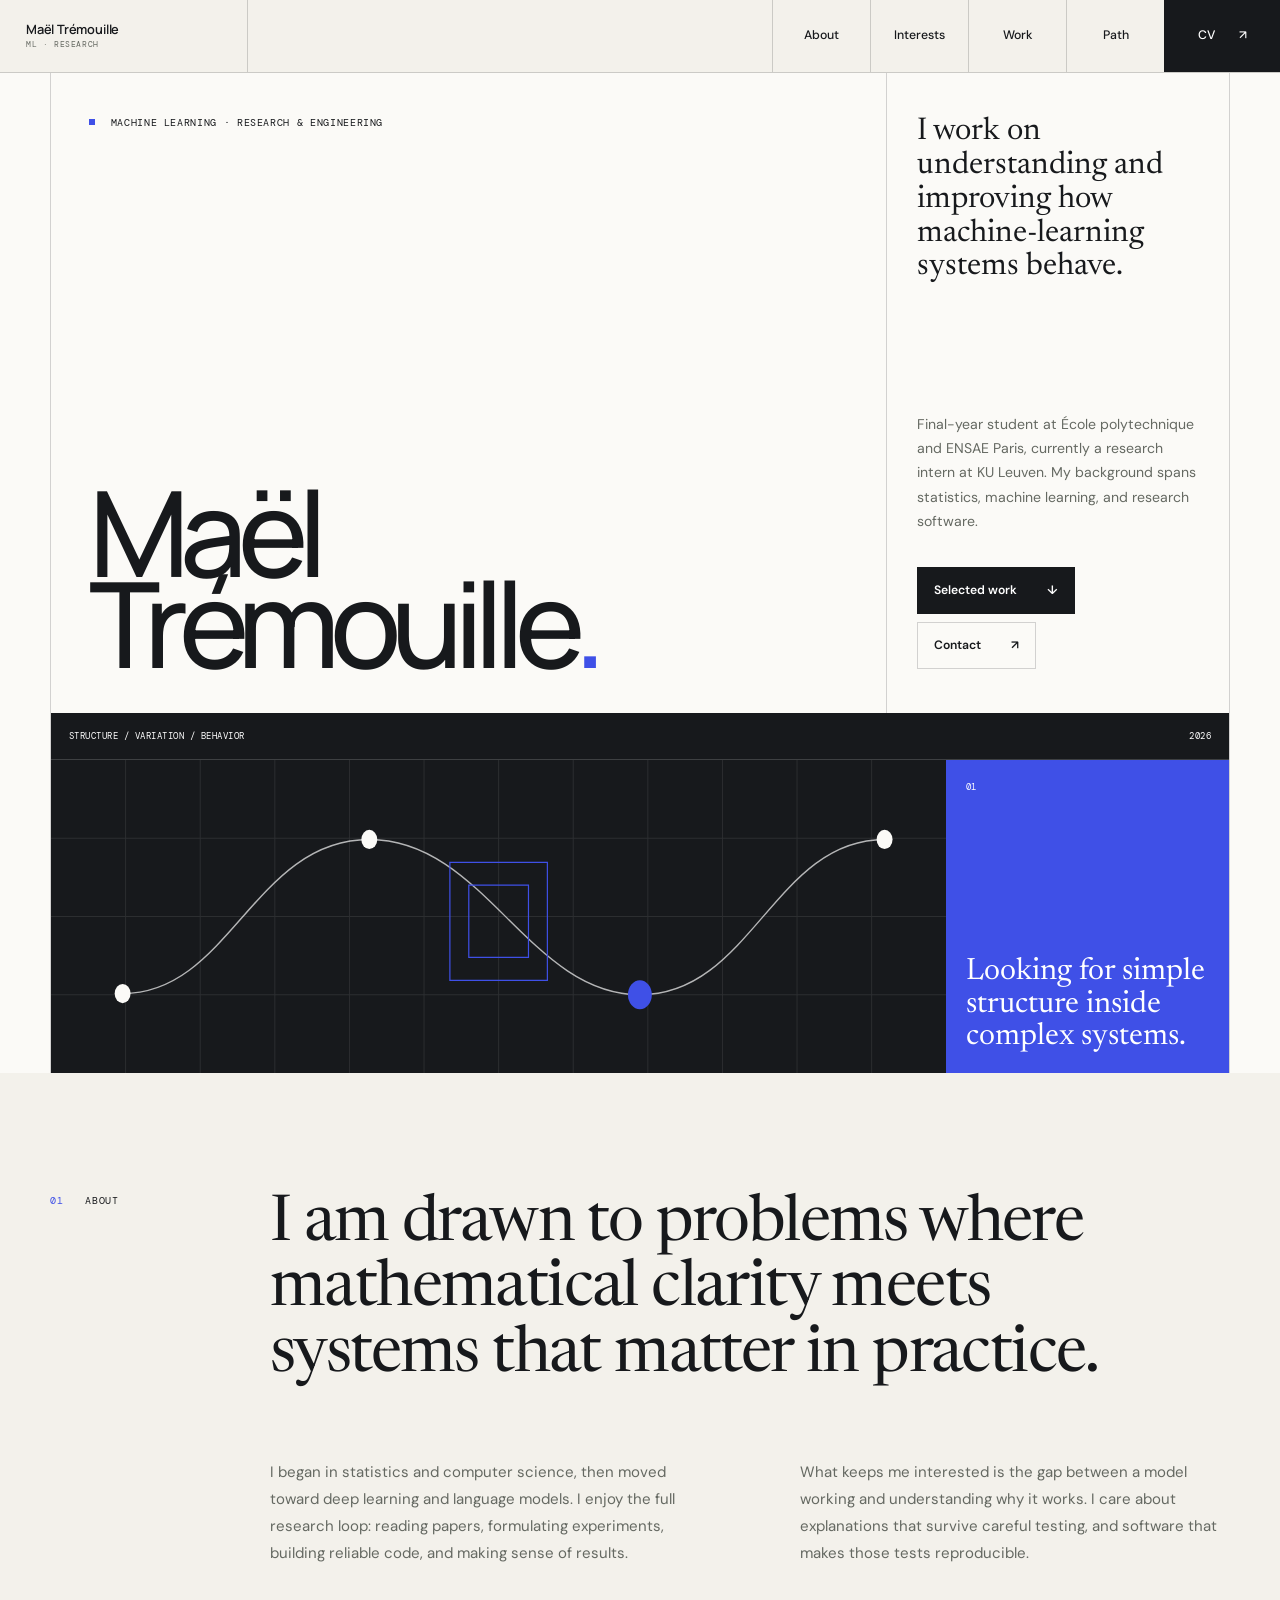
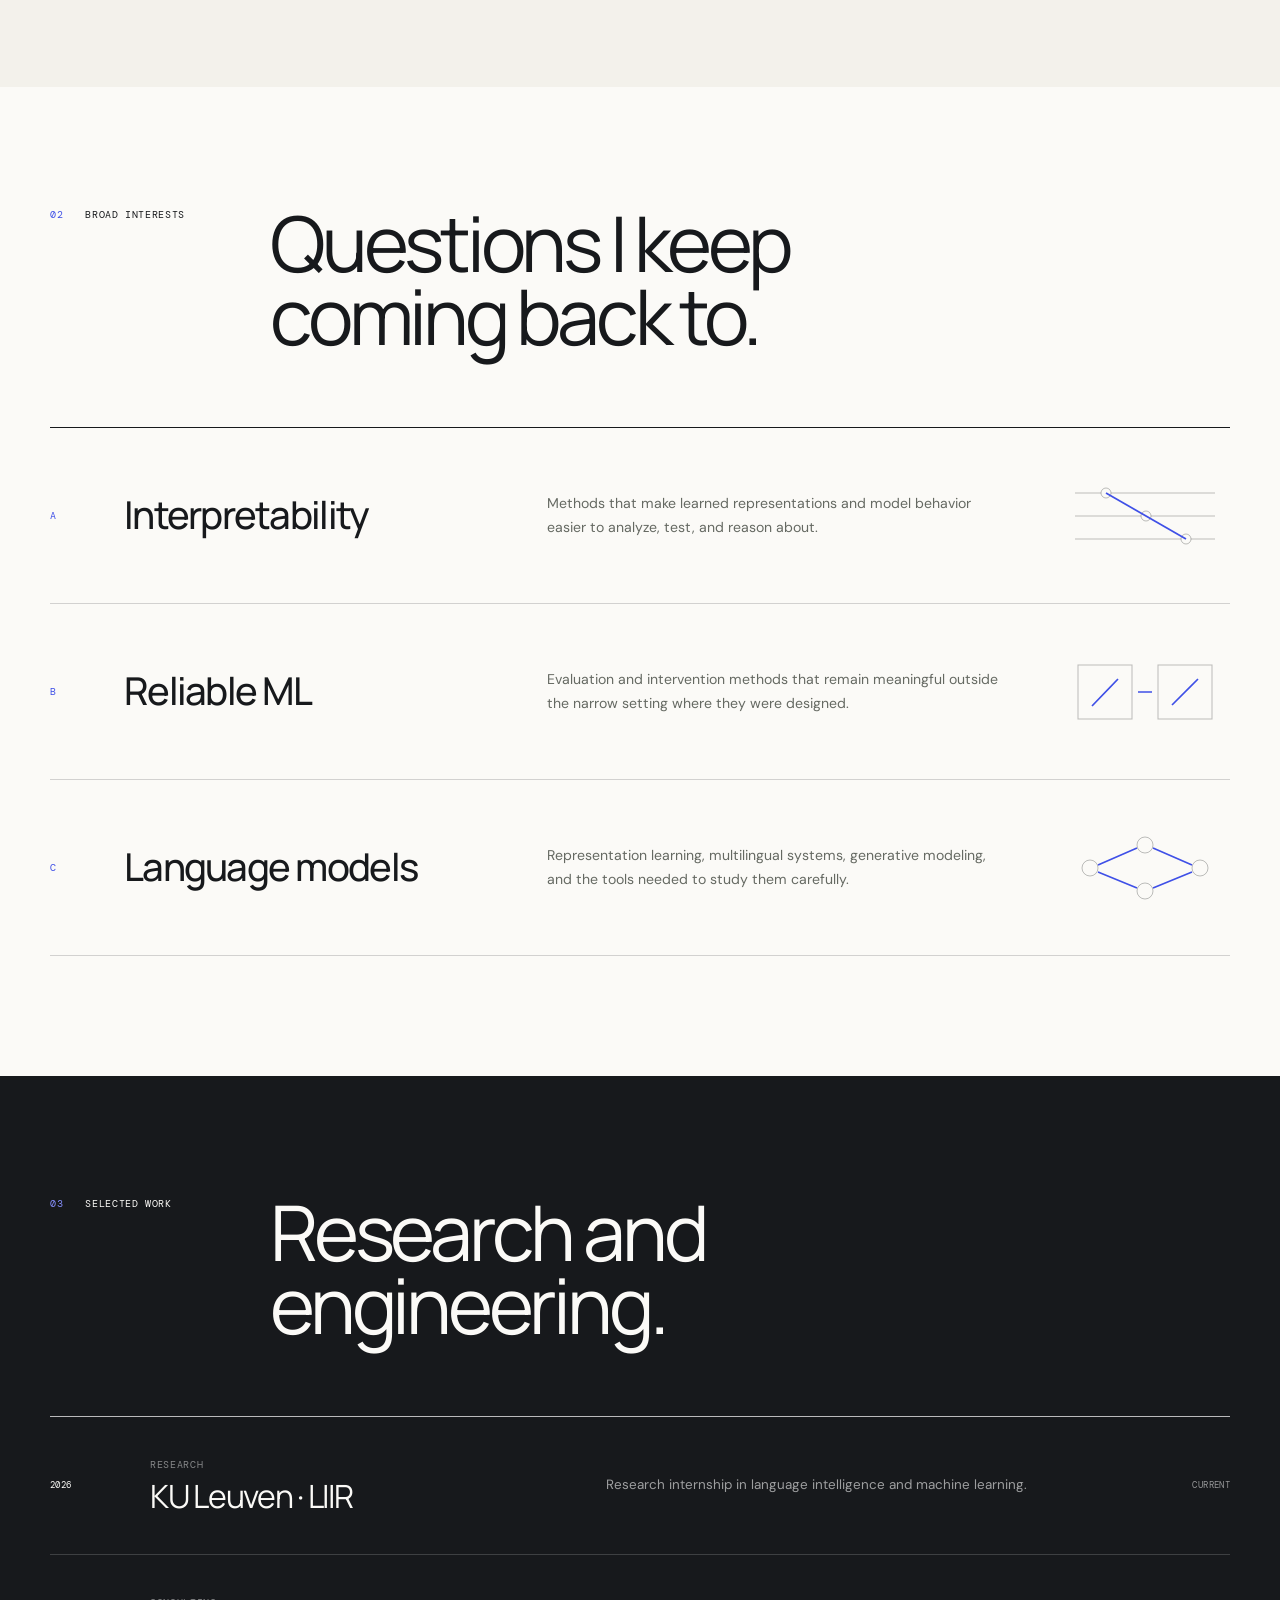
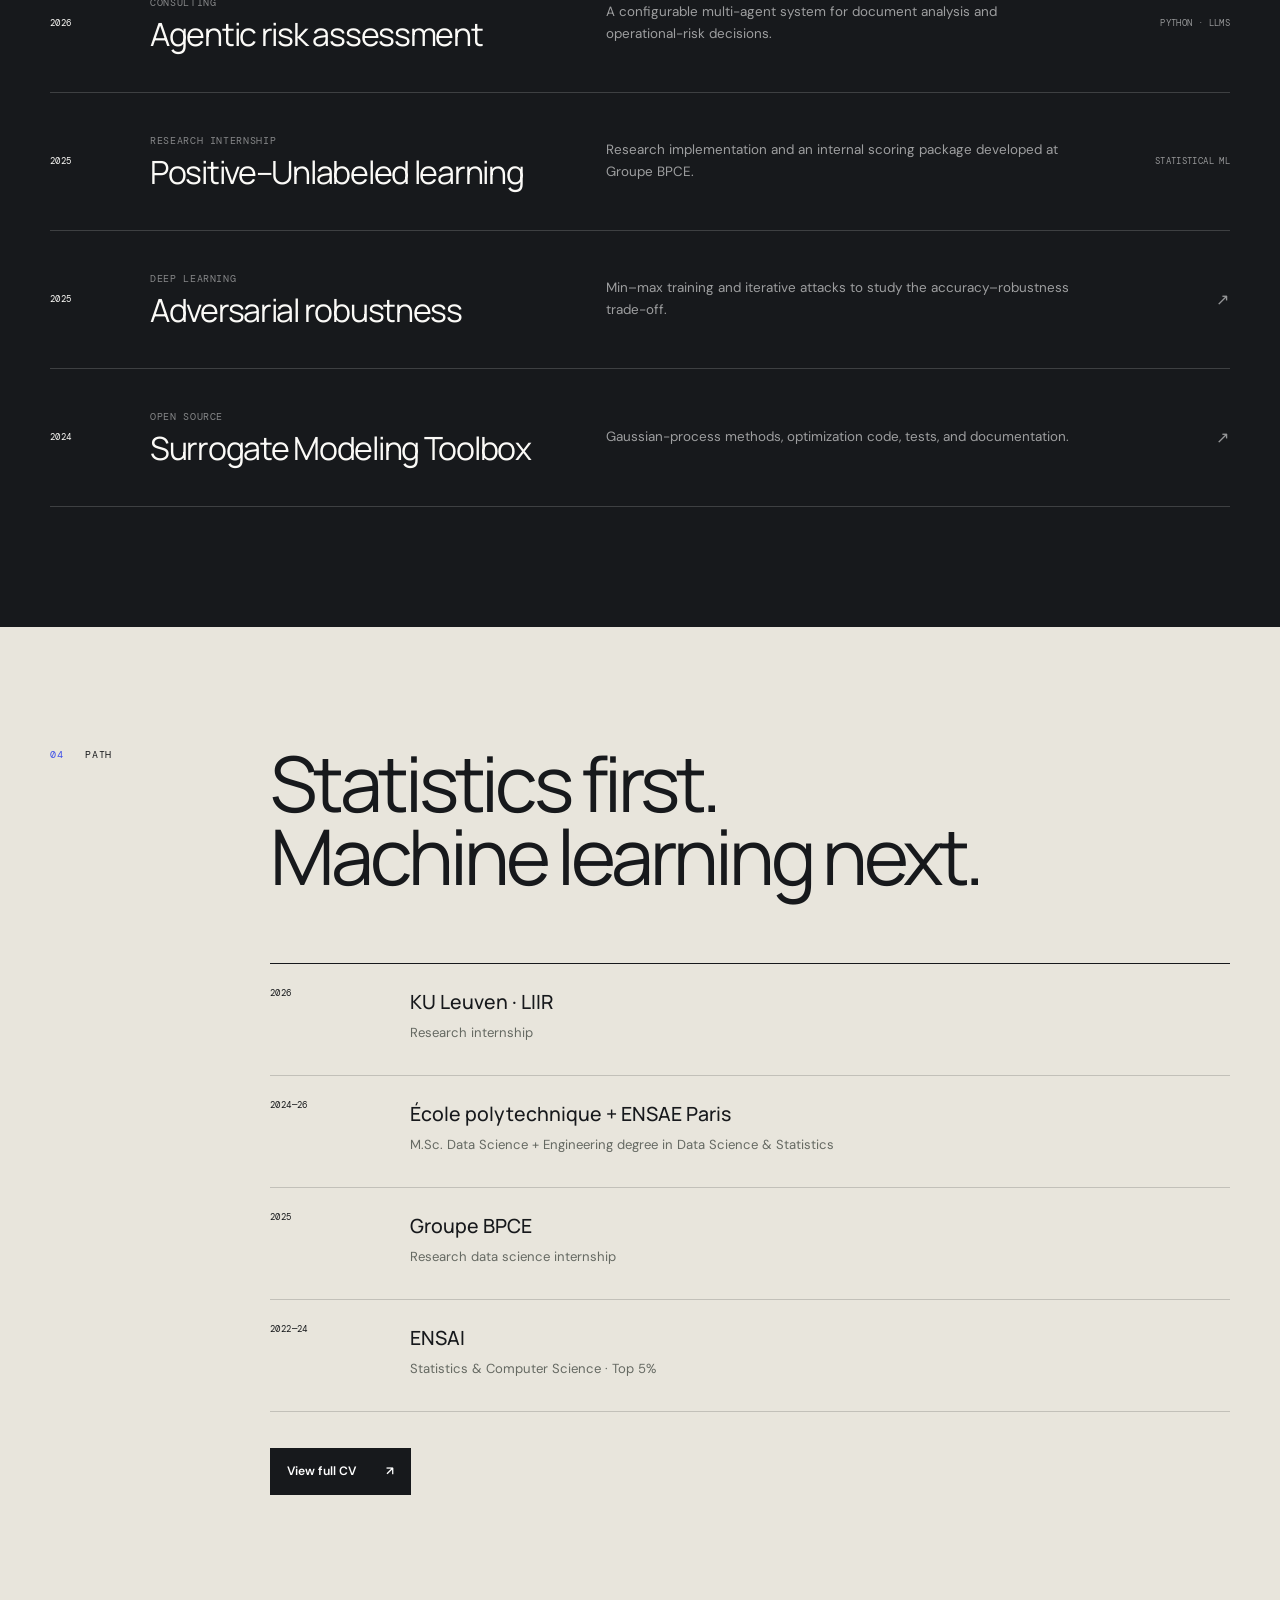
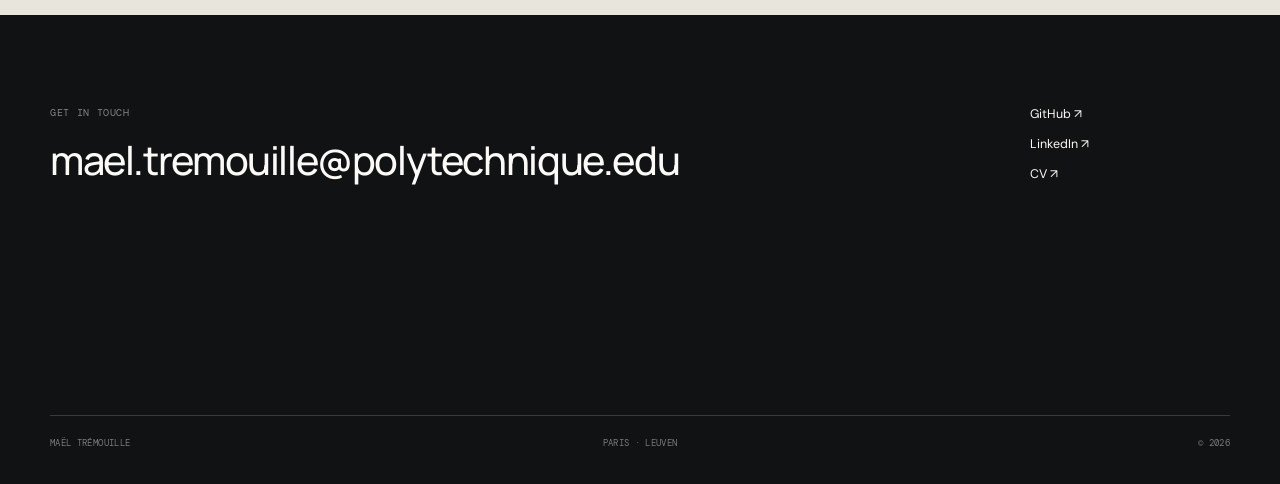
==== index.html @ 6d109f8e "Tighten footer and remove personal details" ====
<!DOCTYPE html>
<html lang="en">
<head>
    <meta charset="utf-8">
    <meta name="viewport" content="width=device-width, initial-scale=1">
    <title>Maël Trémouille — Machine Learning</title>
    <meta name="description" content="Maël Trémouille is a machine-learning researcher and engineer with a background in statistics, language models, and research software.">
    <meta name="theme-color" content="#f3f1eb">
    <meta property="og:title" content="Maël Trémouille — Machine Learning">
    <meta property="og:description" content="Research and engineering at the intersection of machine learning, statistics, and software.">
    <meta property="og:type" content="website">
    <link rel="preconnect" href="https://fonts.googleapis.com">
    <link rel="preconnect" href="https://fonts.gstatic.com" crossorigin>
    <link href="https://fonts.googleapis.com/css2?family=DM+Mono:wght@400;500&amp;family=DM+Sans:opsz,wght@9..40,400;9..40,500;9..40,600&amp;family=Manrope:wght@400;500;600&amp;family=Newsreader:opsz,wght@6..72,400;6..72,400&amp;display=swap" rel="stylesheet">
    <link rel="stylesheet" href="style.css">
    <script src="script.js" defer></script>
</head>
<body>
    <a class="skip-link" href="#main">Skip to content</a>

    <nav class="site-nav" aria-label="Main navigation">
        <a class="wordmark" href="index.html" aria-label="Maël Trémouille, home">
            <span>Maël Trémouille</span>
            <small>ML · Research</small>
        </a>

        <button class="menu-toggle" type="button" aria-expanded="false" aria-controls="nav-links">
            <span class="sr-only">Toggle navigation</span>
            <span></span><span></span>
        </button>

        <div class="nav-links" id="nav-links">
            <a href="#about">About</a>
            <a href="#interests">Interests</a>
            <a href="#work">Work</a>
            <a href="#path">Path</a>
            <a class="nav-cta" href="cv.html">CV <span aria-hidden="true">↗</span></a>
        </div>
    </nav>

    <main id="main">
        <header class="hero">
            <div class="shell hero-frame">
                <div class="hero-main">
                    <div class="hero-title reveal">
                        <p class="eyebrow"><span class="status-dot"></span> Machine learning · research &amp; engineering</p>
                        <h1>Maël<br>Trémouille<span>.</span></h1>
                    </div>

                    <div class="hero-intro reveal">
                        <p class="hero-statement">I work on understanding and improving how machine-learning systems behave.</p>
                        <p>Final-year student at École polytechnique and ENSAE Paris, currently a research intern at KU Leuven. My background spans statistics, machine learning, and research software.</p>
                        <div class="hero-actions">
                            <a class="button button-dark" href="#work">Selected work <span aria-hidden="true">↓</span></a>
                            <a class="button" href="mailto:mael.tremouille@polytechnique.edu">Contact <span aria-hidden="true">↗</span></a>
                        </div>
                    </div>
                </div>

                <div class="hero-field reveal" aria-hidden="true">
                    <div class="field-meta"><span>Structure / variation / behavior</span><span>2026</span></div>
                    <svg viewBox="0 0 900 260" preserveAspectRatio="none">
                        <path class="field-grid" d="M75 0V260 M150 0V260 M225 0V260 M300 0V260 M375 0V260 M450 0V260 M525 0V260 M600 0V260 M675 0V260 M750 0V260 M825 0V260 M0 65H900 M0 130H900 M0 195H900"/>
                        <path class="field-path" d="M72 194 C180 194 204 66 320 66 S480 195 592 195 S727 66 838 66"/>
                        <circle class="field-node" cx="72" cy="194" r="8"/>
                        <circle class="field-node" cx="320" cy="66" r="8"/>
                        <circle class="field-node field-node-accent" cx="592" cy="195" r="12"/>
                        <circle class="field-node" cx="838" cy="66" r="8"/>
                        <rect class="field-frame" x="401" y="85" width="98" height="98"/>
                        <rect class="field-frame" x="420" y="104" width="60" height="60"/>
                    </svg>
                    <div class="field-caption"><span>01</span><p>Looking for simple structure inside complex systems.</p></div>
                </div>
            </div>
        </header>

        <section class="section about-section" id="about">
            <div class="shell split-section">
                <div class="section-label reveal"><span>01</span><p>About</p></div>
                <div class="about-content reveal">
                    <p class="large-copy">I am drawn to problems where mathematical clarity meets systems that matter in practice.</p>
                    <div class="two-column-copy">
                        <p>I began in statistics and computer science, then moved toward deep learning and language models. I enjoy the full research loop: reading papers, formulating experiments, building reliable code, and making sense of results.</p>
                        <p>What keeps me interested is the gap between a model working and understanding why it works. I care about explanations that survive careful testing, and software that makes those tests reproducible.</p>
                    </div>
                </div>
            </div>
        </section>

        <section class="section interests-section" id="interests">
            <div class="shell">
                <div class="section-header reveal">
                    <div class="section-label"><span>02</span><p>Broad interests</p></div>
                    <h2>Questions I keep<br>coming back to.</h2>
                </div>

                <div class="interest-list">
                    <article class="interest-row reveal">
                        <span class="row-index">A</span>
                        <h3>Interpretability</h3>
                        <p>Methods that make learned representations and model behavior easier to analyze, test, and reason about.</p>
                        <svg viewBox="0 0 150 70" aria-hidden="true"><path d="M5 12H145M5 35H145M5 58H145"/><circle cx="36" cy="12" r="5"/><circle cx="76" cy="35" r="5"/><circle cx="116" cy="58" r="5"/><path class="accent-stroke" d="M36 12L76 35L116 58"/></svg>
                    </article>

                    <article class="interest-row reveal">
                        <span class="row-index">B</span>
                        <h3>Reliable ML</h3>
                        <p>Evaluation and intervention methods that remain meaningful outside the narrow setting where they were designed.</p>
                        <svg viewBox="0 0 150 70" aria-hidden="true"><rect x="8" y="8" width="54" height="54"/><rect x="88" y="8" width="54" height="54"/><path class="accent-stroke" d="M68 35H82M22 49L48 22M102 48L128 22"/></svg>
                    </article>

                    <article class="interest-row reveal">
                        <span class="row-index">C</span>
                        <h3>Language models</h3>
                        <p>Representation learning, multilingual systems, generative modeling, and the tools needed to study them carefully.</p>
                        <svg viewBox="0 0 150 70" aria-hidden="true"><circle cx="20" cy="35" r="8"/><circle cx="75" cy="12" r="8"/><circle cx="130" cy="35" r="8"/><circle cx="75" cy="58" r="8"/><path class="accent-stroke" d="M28 32L67 15M83 15L122 32M122 39L83 55M67 55L28 39"/></svg>
                    </article>
                </div>
            </div>
        </section>

        <section class="section work-section" id="work">
            <div class="shell">
                <div class="section-header reveal">
                    <div class="section-label"><span>03</span><p>Selected work</p></div>
                    <h2>Research and<br>engineering.</h2>
                </div>

                <div class="work-list">
                    <article class="work-row reveal">
                        <div class="work-year">2026</div>
                        <div><p class="work-type">Research</p><h3>KU Leuven · LIIR</h3></div>
                        <p>Research internship in language intelligence and machine learning.</p>
                        <span class="work-state">Current</span>
                    </article>

                    <article class="work-row reveal">
                        <div class="work-year">2026</div>
                        <div><p class="work-type">Consulting</p><h3>Agentic risk assessment</h3></div>
                        <p>A configurable multi-agent system for document analysis and operational-risk decisions.</p>
                        <span class="work-state">Python · LLMs</span>
                    </article>

                    <article class="work-row reveal">
                        <div class="work-year">2025</div>
                        <div><p class="work-type">Research internship</p><h3>Positive–Unlabeled learning</h3></div>
                        <p>Research implementation and an internal scoring package developed at Groupe BPCE.</p>
                        <span class="work-state">Statistical ML</span>
                    </article>

                    <a class="work-row work-row-link reveal" href="https://github.com/MaelTremouille/Toward-Robust-Models" target="_blank" rel="noreferrer">
                        <div class="work-year">2025</div>
                        <div><p class="work-type">Deep learning</p><h3>Adversarial robustness</h3></div>
                        <p>Min–max training and iterative attacks to study the accuracy–robustness trade-off.</p>
                        <span class="work-arrow" aria-hidden="true">↗</span>
                    </a>

                    <a class="work-row work-row-link reveal" href="https://github.com/SMTorg/smt" target="_blank" rel="noreferrer">
                        <div class="work-year">2024</div>
                        <div><p class="work-type">Open source</p><h3>Surrogate Modeling Toolbox</h3></div>
                        <p>Gaussian-process methods, optimization code, tests, and documentation.</p>
                        <span class="work-arrow" aria-hidden="true">↗</span>
                    </a>
                </div>
            </div>
        </section>

        <section class="section path-section" id="path">
            <div class="shell split-section">
                <div class="section-label reveal"><span>04</span><p>Path</p></div>
                <div class="path-content reveal">
                    <h2>Statistics first.<br>Machine learning next.</h2>
                    <ol class="timeline">
                        <li><time>2026</time><div><strong>KU Leuven · LIIR</strong><p>Research internship</p></div></li>
                        <li><time>2024—26</time><div><strong>École polytechnique + ENSAE Paris</strong><p>M.Sc. Data Science + Engineering degree in Data Science &amp; Statistics</p></div></li>
                        <li><time>2025</time><div><strong>Groupe BPCE</strong><p>Research data science internship</p></div></li>
                        <li><time>2022—24</time><div><strong>ENSAI</strong><p>Statistics &amp; Computer Science · Top 5%</p></div></li>
                    </ol>
                    <a class="button button-dark" href="cv.html">View full CV <span aria-hidden="true">↗</span></a>
                </div>
            </div>
        </section>

    </main>

    <footer class="site-footer" id="contact">
        <div class="shell footer-main">
            <div>
                <p class="footer-label">Get in touch</p>
                <a class="footer-email" href="mailto:mael.tremouille@polytechnique.edu">mael.tremouille<wbr>@polytechnique.edu</a>
            </div>
            <div class="footer-links">
                <a href="https://github.com/MaelTremouille" target="_blank" rel="noreferrer">GitHub ↗</a>
                <a href="https://linkedin.com/in/maeltremouille" target="_blank" rel="noreferrer">LinkedIn ↗</a>
                <a href="cv.html">CV ↗</a>
            </div>
        </div>
        <div class="shell footer-bottom"><span>Maël Trémouille</span><span>Paris · Leuven</span><span>© 2026</span></div>
    </footer>
</body>
</html>
---- style.css ----
/* Maël Trémouille — restrained editorial portfolio */

*,
*::before,
*::after {
    box-sizing: border-box;
}

:root {
    --ink: #17191c;
    --ink-soft: #292c31;
    --paper: #f3f1eb;
    --paper-light: #fbfaf7;
    --paper-deep: #e8e5dc;
    --muted: #656962;
    --line: rgba(23, 25, 28, 0.18);
    --line-light: rgba(255, 255, 255, 0.17);
    --accent: #3f50e7;
    --display: "Manrope", "DM Sans", sans-serif;
    --sans: "DM Sans", -apple-system, BlinkMacSystemFont, "Segoe UI", sans-serif;
    --serif: "Newsreader", Georgia, serif;
    --mono: "DM Mono", "SFMono-Regular", Consolas, monospace;
    --shell: min(1180px, calc(100% - 48px));
}

html {
    scroll-behavior: smooth;
    scroll-padding-top: 84px;
}

body {
    margin: 0;
    color: var(--ink);
    background: var(--paper);
    font-family: var(--sans);
    font-size: 16px;
    line-height: 1.6;
    -webkit-font-smoothing: antialiased;
    text-rendering: optimizeLegibility;
}

body.menu-open {
    overflow: hidden;
}

::selection {
    color: #fff;
    background: var(--accent);
}

a {
    color: inherit;
    text-decoration: none;
}

button {
    color: inherit;
    font: inherit;
}

button,
a {
    -webkit-tap-highlight-color: transparent;
}

svg,
img {
    display: block;
    max-width: 100%;
}

h1,
h2,
h3,
p,
ol,
ul,
dl,
dd {
    margin-top: 0;
}

.shell {
    width: var(--shell);
    margin-inline: auto;
}

.sr-only {
    position: absolute;
    width: 1px;
    height: 1px;
    padding: 0;
    margin: -1px;
    overflow: hidden;
    clip: rect(0, 0, 0, 0);
    white-space: nowrap;
    border: 0;
}

.skip-link {
    position: fixed;
    z-index: 1000;
    top: 10px;
    left: 10px;
    padding: 10px 14px;
    color: #fff;
    background: var(--ink);
    transform: translateY(-150%);
    transition: transform 180ms ease;
}

.skip-link:focus {
    transform: translateY(0);
}

.js .reveal {
    opacity: 0;
    transform: translateY(18px);
    transition: opacity 650ms cubic-bezier(.2, .7, .2, 1), transform 650ms cubic-bezier(.2, .7, .2, 1);
}

.js .reveal.is-visible {
    opacity: 1;
    transform: translateY(0);
}

/* Navigation */

.site-nav {
    position: sticky;
    z-index: 100;
    top: 0;
    min-height: 72px;
    display: flex;
    color: var(--ink);
    background: var(--paper);
    border-bottom: 1px solid var(--line);
}

.wordmark {
    width: 248px;
    min-height: 72px;
    padding: 0 26px;
    display: flex;
    flex-direction: column;
    justify-content: center;
    border-right: 1px solid var(--line);
    font-family: var(--display);
    font-size: 0.8rem;
    font-weight: 600;
    line-height: 1.15;
    letter-spacing: -0.015em;
}

.wordmark small {
    margin-top: 3px;
    color: var(--muted);
    font-family: var(--mono);
    font-size: 0.53rem;
    font-weight: 400;
    letter-spacing: 0.07em;
    text-transform: uppercase;
}

.nav-links {
    min-height: 72px;
    margin-left: auto;
    display: flex;
    align-items: stretch;
}

.nav-links a {
    min-width: 98px;
    padding: 0 18px;
    display: flex;
    align-items: center;
    justify-content: center;
    border-left: 1px solid var(--line);
    font-size: 0.77rem;
    font-weight: 500;
    transition: color 180ms ease, background 180ms ease;
}

.nav-links a:hover,
.nav-links a:focus-visible {
    color: #fff;
    background: var(--ink);
}

.nav-links .nav-cta {
    min-width: 116px;
    gap: 24px;
    color: #fff;
    background: var(--ink);
}

.nav-links .nav-cta:hover,
.nav-links .nav-cta:focus-visible {
    background: var(--accent);
}

.menu-toggle {
    display: none;
    width: 48px;
    height: 48px;
    padding: 0;
    background: none;
    border: 0;
    cursor: pointer;
}

.menu-toggle > span:not(.sr-only) {
    display: block;
    width: 23px;
    height: 1px;
    margin: 6px auto;
    background: currentColor;
    transition: transform 180ms ease;
}

/* Shared */

.eyebrow,
.section-label,
.footer-label,
.work-type,
.row-index {
    font-family: var(--mono);
    font-size: 0.62rem;
    letter-spacing: 0.065em;
    text-transform: uppercase;
}

.eyebrow {
    margin-bottom: 0;
}

.status-dot {
    display: inline-block;
    width: 6px;
    height: 6px;
    margin-right: 9px;
    background: var(--accent);
    vertical-align: 1px;
}

.button {
    min-height: 47px;
    padding: 0 16px;
    display: inline-flex;
    align-items: center;
    justify-content: space-between;
    gap: 30px;
    color: var(--ink);
    background: transparent;
    border: 1px solid var(--line);
    font-size: 0.76rem;
    font-weight: 600;
    cursor: pointer;
    transition: color 180ms ease, background 180ms ease, border-color 180ms ease;
}

.button:hover,
.button:focus-visible {
    color: #fff;
    background: var(--accent);
    border-color: var(--accent);
}

.button-dark {
    color: #fff;
    background: var(--ink);
    border-color: var(--ink);
}

.hero-actions {
    display: flex;
    flex-wrap: wrap;
    gap: 8px;
}

.section {
    padding: 120px 0;
}

.section-label {
    display: flex;
    gap: 22px;
    align-items: baseline;
}

.section-label span {
    color: var(--accent);
}

.section-label p {
    margin-bottom: 0;
}

.section-header {
    margin-bottom: 74px;
    display: grid;
    grid-template-columns: 220px 1fr;
    align-items: start;
}

.section-header h2,
.path-content > h2 {
    max-width: 820px;
    margin-bottom: 0;
    font-family: var(--display);
    font-size: clamp(3.3rem, 6vw, 6.2rem);
    font-weight: 400;
    line-height: 0.95;
    letter-spacing: -0.055em;
}

.split-section {
    display: grid;
    grid-template-columns: 220px 1fr;
    gap: 0;
}

/* Hero */

.hero {
    background: var(--paper-light);
}

.hero-frame {
    border-right: 1px solid var(--line);
    border-left: 1px solid var(--line);
}

.hero-main {
    min-height: 640px;
    display: grid;
    grid-template-columns: minmax(0, 2fr) minmax(310px, 0.82fr);
}

.hero-title {
    padding: 42px 38px 44px;
    display: flex;
    flex-direction: column;
    justify-content: space-between;
}

.hero-title h1 {
    margin-bottom: 0;
    font-family: var(--display);
    font-size: clamp(5.7rem, 9.3vw, 9.4rem);
    font-weight: 500;
    line-height: 0.77;
    letter-spacing: -0.08em;
}

.hero-title h1 span {
    color: var(--accent);
}

.hero-intro {
    padding: 42px 30px 44px;
    display: flex;
    flex-direction: column;
    justify-content: flex-end;
    border-left: 1px solid var(--line);
}

.hero-intro > p:not(.hero-statement) {
    margin-bottom: 34px;
    color: var(--muted);
    font-size: 0.88rem;
    line-height: 1.72;
}

.hero-statement {
    margin-bottom: auto;
    font-family: var(--serif);
    font-size: clamp(1.7rem, 2.45vw, 2.35rem);
    line-height: 1.08;
}

.hero-field {
    position: relative;
    min-height: 360px;
    overflow: hidden;
    color: #fff;
    background: var(--ink);
    border-top: 1px solid var(--line);
}

.field-meta {
    position: absolute;
    z-index: 2;
    top: 0;
    right: 0;
    left: 0;
    min-height: 46px;
    padding: 0 18px;
    display: flex;
    align-items: center;
    justify-content: space-between;
    border-bottom: 1px solid var(--line-light);
    font-family: var(--mono);
    font-size: 0.55rem;
    letter-spacing: 0.055em;
    text-transform: uppercase;
}

.hero-field svg {
    position: absolute;
    top: 46px;
    right: 0;
    bottom: 0;
    left: 0;
    width: 76%;
    height: calc(100% - 46px);
}

.field-grid {
    fill: none;
    stroke: rgba(255,255,255,.09);
    stroke-width: 1;
}

.field-path {
    fill: none;
    stroke: rgba(255,255,255,.68);
    stroke-width: 1.4;
    vector-effect: non-scaling-stroke;
}

.field-node {
    fill: var(--paper-light);
}

.field-node-accent {
    fill: var(--accent);
}

.field-frame {
    fill: none;
    stroke: var(--accent);
    stroke-width: 1.2;
    vector-effect: non-scaling-stroke;
}

.field-caption {
    position: absolute;
    right: 0;
    bottom: 0;
    width: 24%;
    height: calc(100% - 46px);
    padding: 20px;
    display: flex;
    flex-direction: column;
    justify-content: space-between;
    background: var(--accent);
}

.field-caption span {
    font-family: var(--mono);
    font-size: 0.58rem;
}

.field-caption p {
    margin-bottom: 0;
    font-family: var(--serif);
    font-size: clamp(1.5rem, 2.4vw, 2.25rem);
    line-height: 1.05;
}

/* About */

.about-section {
    background: var(--paper);
}

.about-content {
    padding-left: 0;
}

.large-copy {
    max-width: 900px;
    margin-bottom: 70px;
    font-family: var(--serif);
    font-size: clamp(2.5rem, 5vw, 5rem);
    line-height: 1.02;
    letter-spacing: -0.025em;
}

.two-column-copy {
    display: grid;
    grid-template-columns: repeat(2, 1fr);
    gap: clamp(40px, 8vw, 100px);
}

.two-column-copy p {
    margin-bottom: 0;
    color: var(--muted);
    font-size: 0.94rem;
    line-height: 1.8;
}

/* Interests */

.interests-section {
    background: var(--paper-light);
}

.interest-list {
    border-top: 1px solid var(--ink);
}

.interest-row {
    min-height: 176px;
    padding: 26px 0;
    display: grid;
    grid-template-columns: 48px minmax(220px, 0.8fr) minmax(280px, 1fr) 160px;
    gap: 26px;
    align-items: center;
    border-bottom: 1px solid var(--line);
}

.row-index {
    color: var(--accent);
}

.interest-row h3 {
    margin-bottom: 0;
    font-family: var(--display);
    font-size: clamp(1.8rem, 3vw, 2.9rem);
    font-weight: 500;
    line-height: 1;
    letter-spacing: -0.045em;
}

.interest-row > p {
    max-width: 460px;
    margin-bottom: 0;
    color: var(--muted);
    font-size: 0.88rem;
    line-height: 1.7;
}

.interest-row svg {
    width: 150px;
    fill: none;
    stroke: rgba(23,25,28,.28);
    stroke-width: 1;
    vector-effect: non-scaling-stroke;
}

.interest-row svg circle {
    fill: var(--paper-light);
}

.interest-row svg .accent-stroke {
    stroke: var(--accent);
    stroke-width: 1.7;
}

/* Work */

.work-section {
    color: var(--paper-light);
    background: var(--ink);
}

.work-section .section-label span {
    color: #8790ff;
}

.work-list {
    border-top: 1px solid rgba(255,255,255,.7);
}

.work-row {
    min-height: 138px;
    padding: 24px 0;
    display: grid;
    grid-template-columns: 72px minmax(260px, 0.9fr) minmax(300px, 1fr) 120px;
    gap: 28px;
    align-items: center;
    border-bottom: 1px solid var(--line-light);
}

.work-year,
.work-state,
.work-arrow {
    font-family: var(--mono);
    font-size: 0.58rem;
    letter-spacing: 0.04em;
    text-transform: uppercase;
}

.work-type {
    margin-bottom: 7px;
    color: rgba(255,255,255,.48);
}

.work-row h3 {
    margin-bottom: 0;
    font-family: var(--display);
    font-size: clamp(1.55rem, 2.5vw, 2.4rem);
    font-weight: 400;
    line-height: 1.05;
    letter-spacing: -0.04em;
}

.work-row > p {
    max-width: 470px;
    margin-bottom: 0;
    color: rgba(255,255,255,.58);
    font-size: 0.84rem;
    line-height: 1.7;
}

.work-state,
.work-arrow {
    justify-self: end;
    color: rgba(255,255,255,.55);
}

.work-arrow {
    font-size: 1rem;
}

.work-row-link {
    position: relative;
    transition: padding 220ms ease, color 220ms ease;
}

.work-row-link::before {
    content: "";
    position: absolute;
    top: -1px;
    bottom: -1px;
    left: -16px;
    width: 0;
    background: var(--accent);
    transition: width 220ms ease;
}

.work-row-link:hover,
.work-row-link:focus-visible {
    padding-right: 16px;
    padding-left: 16px;
}

.work-row-link:hover::before,
.work-row-link:focus-visible::before {
    width: 4px;
}

/* Path and personal */

.path-section {
    background: var(--paper-deep);
}

.path-content > h2 {
    margin-bottom: 70px;
}

.timeline {
    margin: 0 0 36px;
    padding: 0;
    list-style: none;
    border-top: 1px solid var(--ink);
}

.timeline li {
    min-height: 112px;
    padding: 22px 0;
    display: grid;
    grid-template-columns: 110px 1fr;
    gap: 30px;
    align-items: start;
    border-bottom: 1px solid var(--line);
}

.timeline time {
    font-family: var(--mono);
    font-size: 0.59rem;
    letter-spacing: 0.04em;
}

.timeline strong {
    display: block;
    margin-bottom: 5px;
    font-family: var(--display);
    font-size: 1.22rem;
    font-weight: 500;
}

.timeline p {
    margin-bottom: 0;
    color: var(--muted);
    font-size: 0.82rem;
}

.personal-section {
    color: #fff;
    background: var(--accent);
}

.personal-inner {
    min-height: 250px;
    padding: 54px 0;
    display: grid;
    grid-template-columns: 220px 1fr;
    align-items: center;
}

.personal-inner .section-label {
    margin-bottom: 0;
}

.personal-inner > p:last-child {
    max-width: 850px;
    margin-bottom: 0;
    font-family: var(--serif);
    font-size: clamp(2rem, 4vw, 4rem);
    line-height: 1.06;
}

/* Footer */

.site-footer {
    padding: 90px 0 34px;
    color: var(--paper-light);
    background: #101214;
}

.footer-main {
    min-height: 310px;
    display: grid;
    grid-template-columns: 1fr 200px;
    gap: 60px;
}

.footer-label {
    margin-bottom: 18px;
    color: rgba(255,255,255,.48);
}

.footer-email {
    display: inline-block;
    font-family: var(--display);
    font-size: clamp(1.7rem, 3.1vw, 3rem);
    font-weight: 500;
    line-height: 1.08;
    letter-spacing: -0.035em;
    overflow-wrap: normal;
    transition: color 180ms ease;
}

.footer-email:hover,
.footer-email:focus-visible,
.footer-links a:hover,
.footer-links a:focus-visible {
    color: #8790ff;
}

.footer-links {
    display: grid;
    align-content: start;
    gap: 10px;
    font-size: 0.78rem;
}

.footer-bottom {
    padding-top: 20px;
    display: grid;
    grid-template-columns: 1fr 1fr 1fr;
    border-top: 1px solid var(--line-light);
    color: rgba(255,255,255,.44);
    font-family: var(--mono);
    font-size: 0.55rem;
    letter-spacing: 0.04em;
    text-transform: uppercase;
}

.footer-bottom span:nth-child(2) { text-align: center; }
.footer-bottom span:last-child { text-align: right; }

/* CV */

.cv-hero {
    color: var(--paper-light);
    background: var(--ink);
}

.cv-hero-inner {
    min-height: 500px;
    padding: 58px 38px 54px;
    display: grid;
    grid-template-columns: 1.6fr 0.7fr;
    gap: 80px;
    align-items: end;
    border-right: 1px solid var(--line-light);
    border-left: 1px solid var(--line-light);
}

.cv-hero h1 {
    margin-bottom: 0;
    font-family: var(--display);
    font-size: clamp(4.4rem, 7.7vw, 7.7rem);
    font-weight: 400;
    line-height: 0.86;
    letter-spacing: -0.065em;
}

.cv-hero h1 em {
    color: #8790ff;
    font-family: var(--serif);
    font-weight: 400;
}

.cv-hero-side > p {
    margin-bottom: 30px;
    color: rgba(255,255,255,.62);
    font-size: 0.88rem;
}

.cv-hero .button {
    color: #fff;
    border-color: rgba(255,255,255,.22);
}

.cv-hero .button-dark {
    color: var(--ink);
    background: var(--paper-light);
    border-color: var(--paper-light);
}

.cv-layout {
    padding: 100px 0 130px;
    display: grid;
    grid-template-columns: 220px 1fr;
    gap: clamp(70px, 10vw, 140px);
    align-items: start;
}

.cv-sidebar {
    position: sticky;
    top: 100px;
}

.cv-side-block {
    padding: 19px 0;
    border-top: 1px solid var(--line);
}

.cv-side-block:last-child {
    border-bottom: 1px solid var(--line);
}

.cv-side-block h2 {
    margin-bottom: 12px;
    font-family: var(--mono);
    font-size: 0.58rem;
    font-weight: 500;
    letter-spacing: 0.055em;
    text-transform: uppercase;
}

.cv-side-block p,
.cv-side-block a,
.cv-side-block li {
    color: var(--muted);
    font-size: 0.73rem;
    line-height: 1.68;
}

.cv-side-block p {
    margin-bottom: 0;
}

.cv-side-block a {
    display: block;
    width: max-content;
    max-width: 100%;
}

.cv-side-block a:hover,
.cv-side-block a:focus-visible {
    color: var(--accent);
}

.cv-side-block ul {
    margin: 0;
    padding: 0;
    list-style: none;
}

.cv-side-block li::before {
    content: "— ";
    color: var(--accent);
}

.cv-content {
    min-width: 0;
}

.cv-block {
    padding-bottom: 80px;
}

.cv-block-heading {
    margin-bottom: 38px;
    display: grid;
    grid-template-columns: 48px 1fr;
    gap: 16px;
    align-items: baseline;
    border-bottom: 1px solid var(--ink);
}

.cv-block-heading span {
    font-family: var(--mono);
    font-size: 0.58rem;
}

.cv-block-heading h2 {
    margin-bottom: 7px;
    font-family: var(--display);
    font-size: 2.4rem;
    font-weight: 400;
    line-height: 1;
    letter-spacing: -0.04em;
}

.cv-profile {
    max-width: 800px;
    font-family: var(--serif);
    font-size: clamp(1.7rem, 3vw, 2.55rem);
    line-height: 1.2;
}

.cv-entry {
    padding: 0 0 34px 64px;
}

.cv-entry + .cv-entry {
    padding-top: 34px;
    border-top: 1px solid var(--line);
}

.cv-entry-head {
    margin-bottom: 15px;
    display: grid;
    grid-template-columns: 1fr auto;
    gap: 30px;
}

.cv-entry h3 {
    margin-bottom: 4px;
    font-family: var(--display);
    font-size: 1.5rem;
    font-weight: 500;
    line-height: 1.1;
    letter-spacing: -0.035em;
}

.cv-entry h3 a:hover,
.cv-entry h3 a:focus-visible {
    color: var(--accent);
}

.cv-role {
    margin-bottom: 0;
    color: var(--accent);
    font-size: 0.72rem;
    font-weight: 600;
}

.cv-entry time {
    padding-top: 4px;
    font-family: var(--mono);
    font-size: 0.57rem;
    white-space: nowrap;
}

.cv-entry ul {
    max-width: 780px;
    margin: 0;
    padding-left: 16px;
}

.cv-entry li,
.cv-entry > p {
    color: var(--muted);
    font-size: 0.82rem;
    line-height: 1.72;
}

.cv-entry li + li {
    margin-top: 4px;
}

.cv-entry-compact > p {
    max-width: 760px;
    margin-bottom: 0;
}

.cv-beyond {
    padding-left: 64px;
    display: grid;
    grid-template-columns: repeat(2, 1fr);
    gap: 50px;
}

.cv-beyond p {
    margin-bottom: 0;
    color: var(--muted);
    font-size: 0.82rem;
}

.cv-beyond strong {
    display: block;
    margin-bottom: 6px;
    color: var(--ink);
    font-family: var(--display);
    font-size: 1.25rem;
    font-weight: 500;
}

/* Responsive */

@media (max-width: 980px) {
    .hero-main,
    .cv-hero-inner {
        grid-template-columns: 1fr;
    }

    .hero-title {
        min-height: 540px;
    }

    .hero-intro {
        min-height: 370px;
        border-top: 1px solid var(--line);
        border-left: 0;
    }

    .section-header,
    .split-section,
    .personal-inner {
        grid-template-columns: 170px 1fr;
    }

    .interest-row {
        grid-template-columns: 40px minmax(190px, 0.75fr) 1fr;
    }

    .interest-row svg {
        display: none;
    }

    .work-row {
        grid-template-columns: 62px minmax(230px, .9fr) 1fr;
    }

    .work-state,
    .work-arrow {
        display: none;
    }

    .cv-hero-inner {
        gap: 60px;
    }

    .cv-layout {
        grid-template-columns: 1fr;
    }

    .cv-sidebar {
        position: static;
        display: grid;
        grid-template-columns: repeat(2, 1fr);
        gap: 0 34px;
    }
}

@media (max-width: 760px) {
    :root {
        --shell: min(100% - 28px, 1180px);
    }

    html {
        scroll-padding-top: 68px;
    }

    .site-nav {
        min-height: 68px;
    }

    .wordmark {
        width: auto;
        min-height: 68px;
        padding: 0 14px;
        border-right: 0;
    }

    .menu-toggle {
        position: relative;
        z-index: 102;
        margin: auto 8px auto auto;
        display: block;
    }

    .menu-toggle[aria-expanded="true"] > span:nth-child(2) {
        transform: translateY(3.5px) rotate(45deg);
    }

    .menu-toggle[aria-expanded="true"] > span:nth-child(3) {
        transform: translateY(-3.5px) rotate(-45deg);
    }

    .nav-links {
        position: fixed;
        z-index: 101;
        inset: 0;
        min-height: 100vh;
        padding: 108px 24px 40px;
        flex-direction: column;
        align-items: stretch;
        gap: 0;
        color: var(--paper-light);
        background: var(--ink);
        visibility: hidden;
        opacity: 0;
        transform: translateY(-10px);
        transition: opacity 180ms ease, transform 180ms ease, visibility 180ms;
    }

    .nav-links.is-open {
        visibility: visible;
        opacity: 1;
        transform: translateY(0);
    }

    .nav-links a {
        min-width: 0;
        min-height: 64px;
        padding: 0;
        justify-content: flex-start;
        border: 0;
        border-bottom: 1px solid var(--line-light);
        font-family: var(--display);
        font-size: 1.55rem;
        font-weight: 400;
    }

    .nav-links .nav-cta {
        margin-top: 20px;
        padding: 0 16px;
        justify-content: space-between;
        color: var(--ink);
        background: var(--paper-light);
        font-family: var(--sans);
        font-size: 0.82rem;
    }

    body.menu-open .wordmark,
    body.menu-open .menu-toggle {
        z-index: 103;
        color: #fff;
    }

    .section {
        padding: 84px 0;
    }

    .hero-frame {
        width: calc(100% - 28px);
    }

    .hero-title {
        min-height: 510px;
        padding: 36px 16px 40px;
    }

    .hero-title h1 {
        font-size: clamp(4.3rem, 20vw, 5.4rem);
        line-height: 0.82;
    }

    .hero-intro {
        min-height: 400px;
        padding: 32px 16px 36px;
    }

    .hero-statement {
        font-size: 1.85rem;
    }

    .hero-actions .button {
        width: 100%;
    }

    .hero-field {
        min-height: 360px;
    }

    .hero-field svg {
        width: 100%;
        height: 210px;
    }

    .field-caption {
        top: 256px;
        width: 100%;
        height: 104px;
        padding: 14px 16px;
        flex-direction: row;
        align-items: flex-end;
    }

    .field-caption p {
        max-width: 260px;
        font-size: 1.4rem;
        text-align: right;
    }

    .section-header,
    .split-section,
    .personal-inner {
        grid-template-columns: 1fr;
    }

    .section-header {
        gap: 34px;
        margin-bottom: 48px;
    }

    .section-header h2,
    .path-content > h2 {
        font-size: clamp(3.1rem, 14vw, 4.4rem);
    }

    .split-section {
        gap: 46px;
    }

    .large-copy {
        margin-bottom: 48px;
        font-size: clamp(2.5rem, 12vw, 3.6rem);
    }

    .two-column-copy {
        grid-template-columns: 1fr;
        gap: 26px;
    }

    .interest-row {
        min-height: 0;
        padding: 28px 0;
        grid-template-columns: 30px 1fr;
        gap: 10px 14px;
    }

    .interest-row h3 {
        font-size: 2rem;
    }

    .interest-row > p {
        grid-column: 2;
    }

    .work-row {
        min-height: 0;
        padding: 28px 0;
        grid-template-columns: 58px 1fr;
        gap: 14px;
    }

    .work-row > p {
        grid-column: 2;
    }

    .work-row h3 {
        font-size: 1.65rem;
    }

    .path-content > h2 {
        margin-bottom: 48px;
    }

    .timeline li {
        grid-template-columns: 74px 1fr;
        gap: 16px;
    }

    .personal-inner {
        min-height: 300px;
        gap: 42px;
    }

    .footer-main {
        min-height: 360px;
        grid-template-columns: 1fr;
        gap: 54px;
    }

    .footer-email {
        max-width: 100%;
        font-size: clamp(1.55rem, 7vw, 2rem);
        overflow-wrap: normal;
    }

    .footer-bottom {
        grid-template-columns: 1fr auto;
        gap: 10px;
    }

    .footer-bottom span:nth-child(2) {
        display: none;
    }

    .cv-hero-inner {
        min-height: 690px;
        padding: 46px 16px 40px;
        gap: 70px;
    }

    .cv-hero h1 {
        font-size: clamp(3.8rem, 17vw, 5.1rem);
    }

    .cv-layout {
        padding: 72px 0 90px;
        gap: 70px;
    }

    .cv-sidebar {
        grid-template-columns: repeat(2, 1fr);
    }

    .cv-entry,
    .cv-beyond {
        padding-left: 0;
    }

    .cv-entry-head {
        grid-template-columns: 1fr;
        gap: 8px;
    }

    .cv-beyond {
        grid-template-columns: 1fr;
        gap: 28px;
    }
}

@media (max-width: 460px) {
    .cv-sidebar {
        grid-template-columns: 1fr;
    }
}

@media (prefers-reduced-motion: reduce) {
    html { scroll-behavior: auto; }
    *, *::before, *::after {
        transition-duration: 0.01ms !important;
        animation-duration: 0.01ms !important;
        animation-iteration-count: 1 !important;
    }
    .js .reveal { opacity: 1; transform: none; }
}

@media print {
    .site-nav,
    .site-footer,
    .hero-actions,
    .skip-link {
        display: none !important;
    }

    body,
    .cv-hero {
        color: #000;
        background: #fff;
    }

    .cv-hero {
        border-bottom: 1px solid #000;
    }

    .cv-hero-inner {
        min-height: 0;
        padding: 20px 0;
        display: block;
        border: 0;
    }

    .cv-hero h1 {
        font-size: 34pt;
    }

    .cv-hero h1 em,
    .cv-role,
    .cv-side-block li::before {
        color: #000;
    }

    .cv-hero-side {
        display: none;
    }

    .cv-layout {
        width: 100%;
        padding: 24px 0;
        grid-template-columns: 135px 1fr;
        gap: 30px;
    }

    .cv-sidebar {
        position: static;
    }

    .cv-block,
    .cv-entry {
        break-inside: avoid;
    }

    .js .reveal {
        opacity: 1;
        transform: none;
    }
}
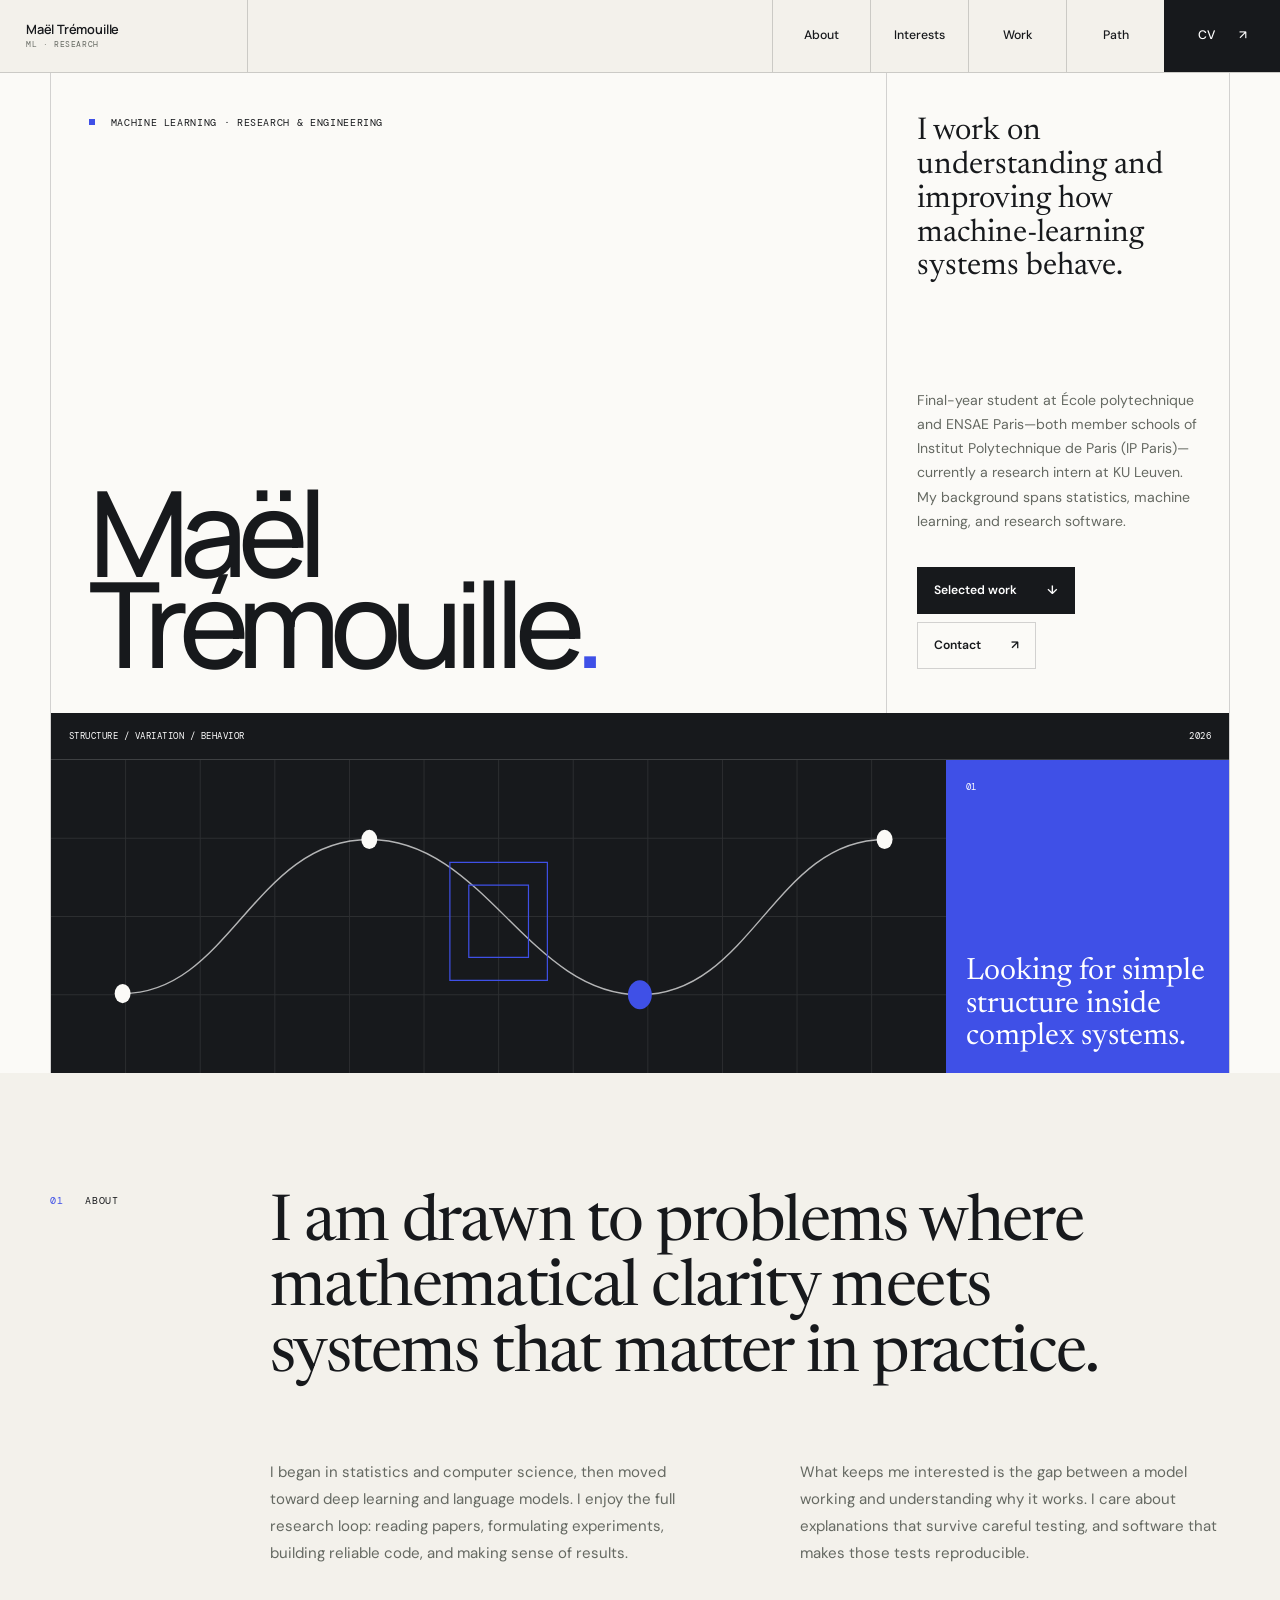
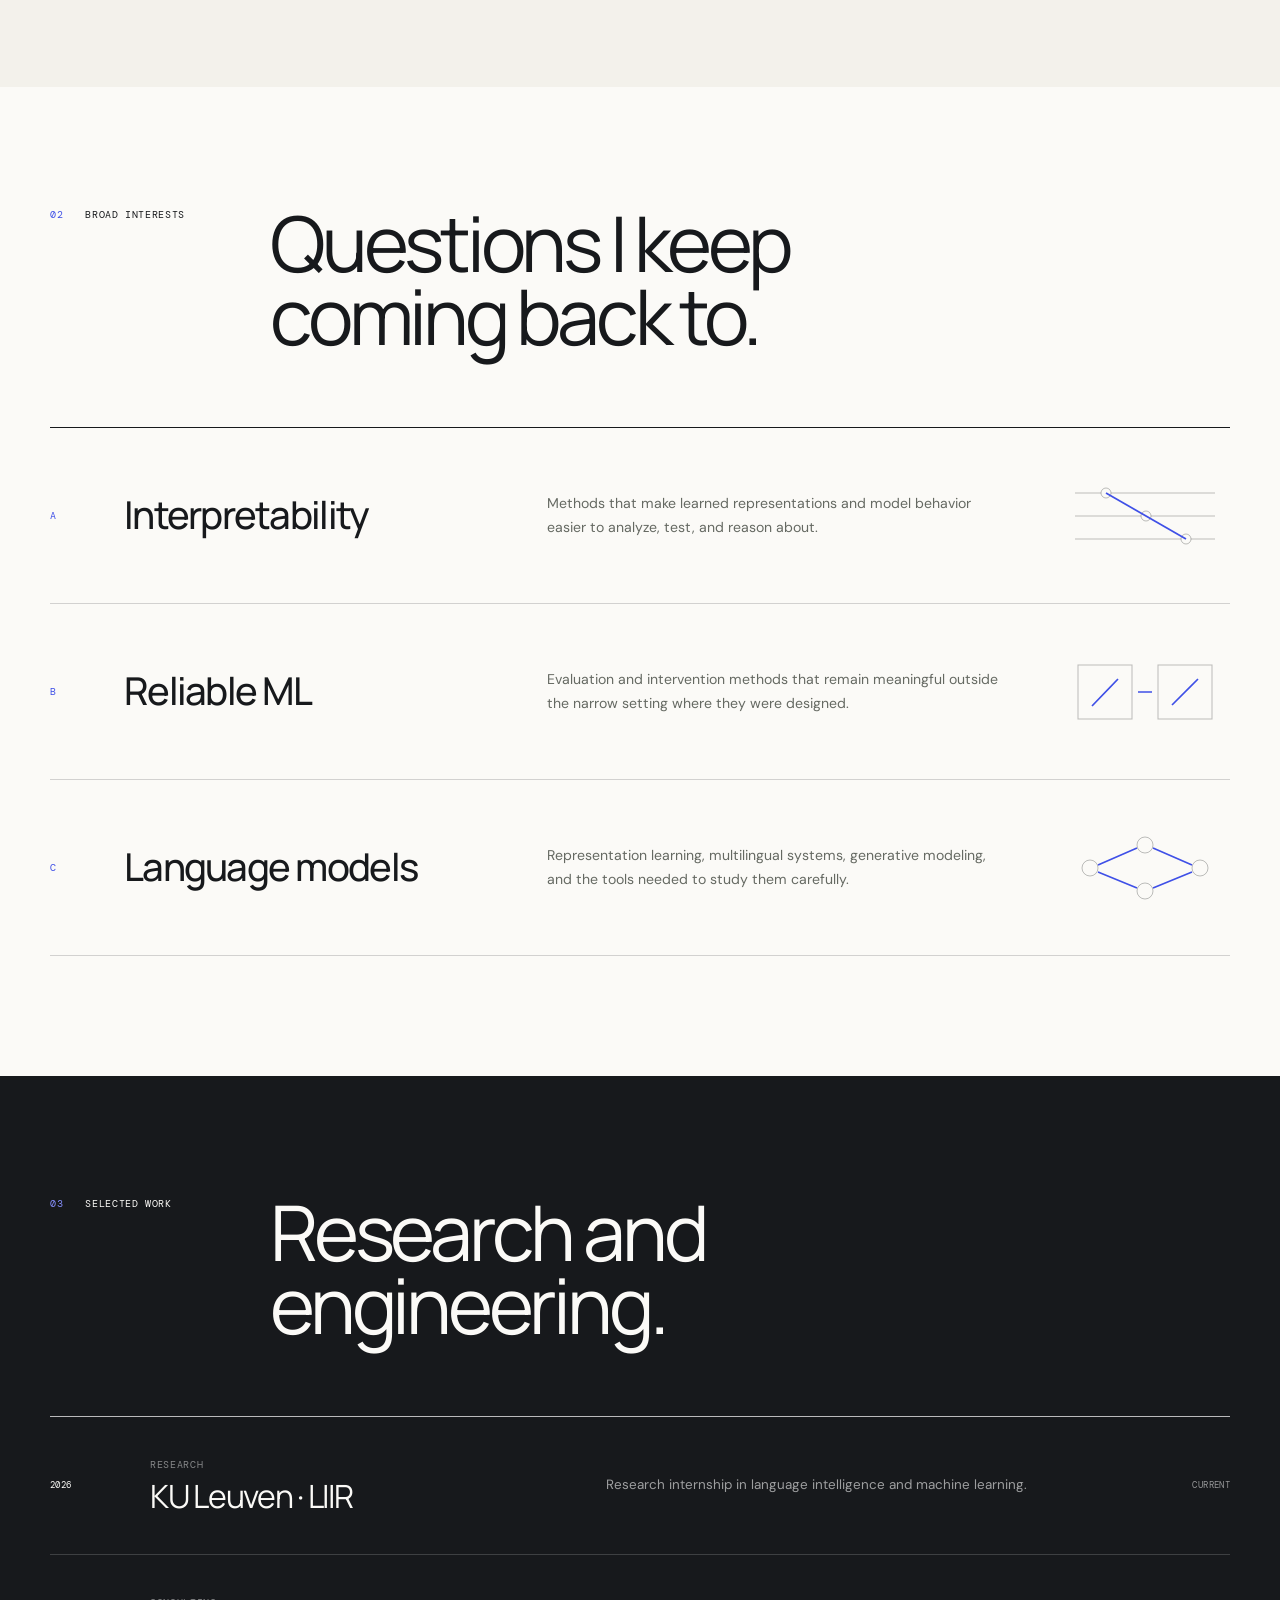
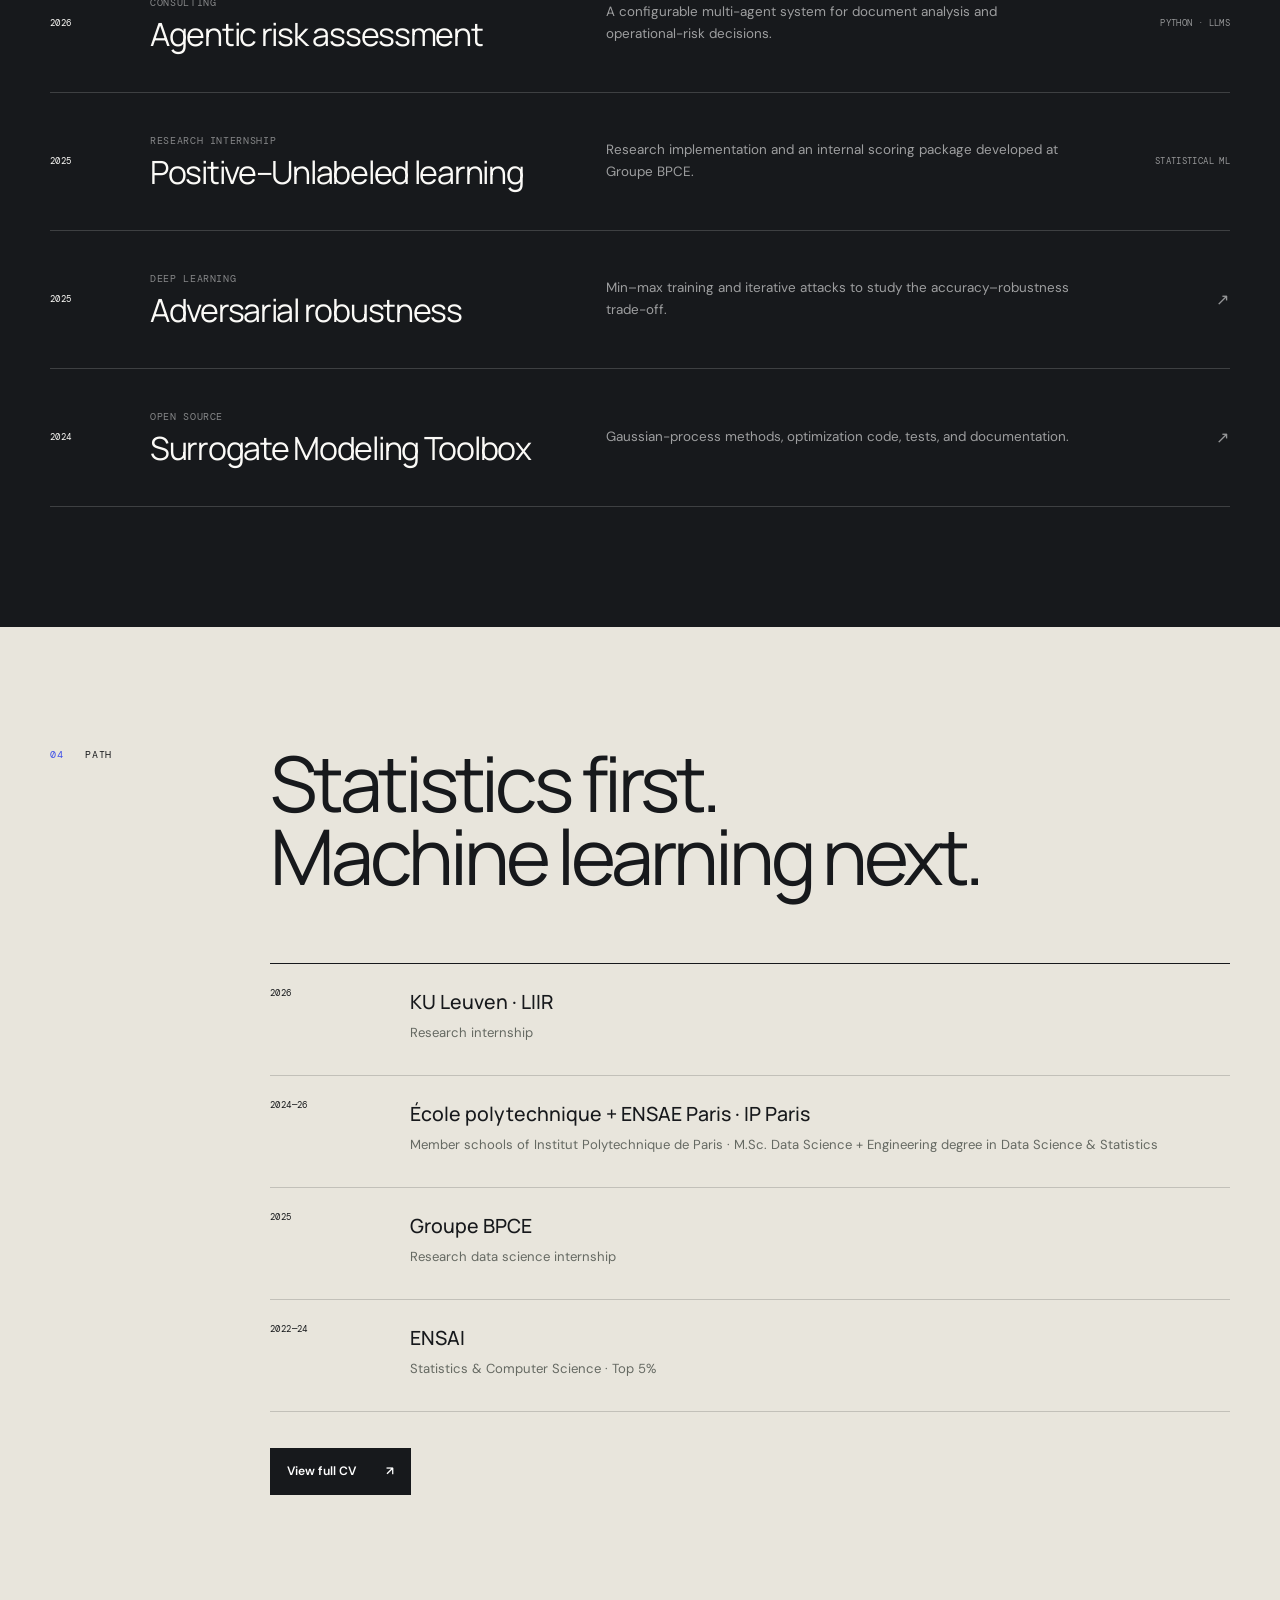
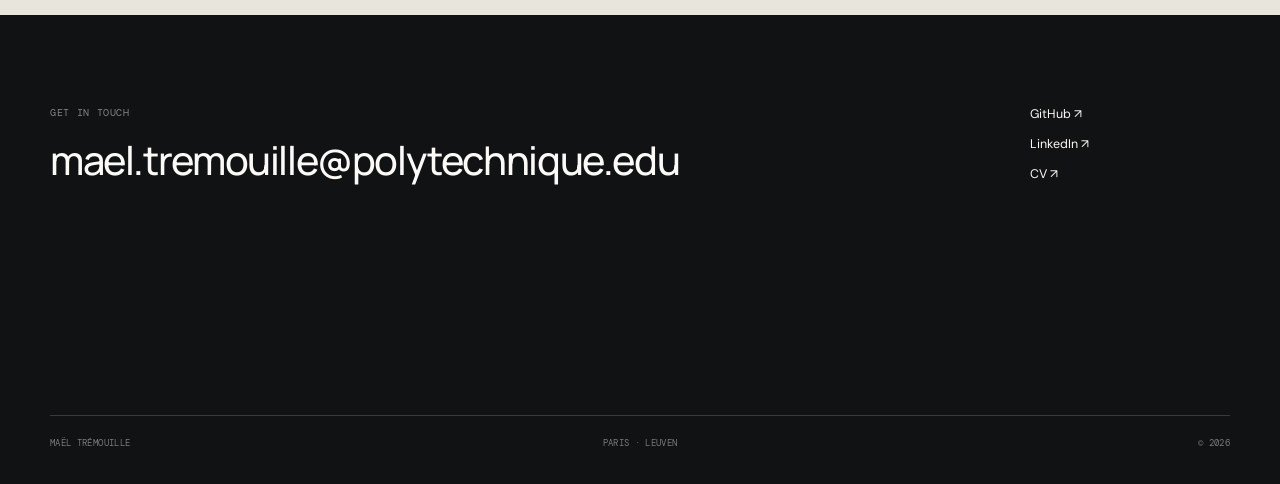
==== commit 9fd1ba73: "Clarify IP Paris affiliation and QS ranking" ====
--- a/index.html
+++ b/index.html
@@ -49,7 +49,7 @@
 
                     <div class="hero-intro reveal">
                         <p class="hero-statement">I work on understanding and improving how machine-learning systems behave.</p>
-                        <p>Final-year student at École polytechnique and ENSAE Paris, currently a research intern at KU Leuven. My background spans statistics, machine learning, and research software.</p>
+                        <p>Final-year student at École polytechnique and ENSAE Paris—both member schools of Institut Polytechnique de Paris (IP Paris)—currently a research intern at KU Leuven. My background spans statistics, machine learning, and research software.</p>
                         <div class="hero-actions">
                             <a class="button button-dark" href="#work">Selected work <span aria-hidden="true">↓</span></a>
                             <a class="button" href="mailto:mael.tremouille@polytechnique.edu">Contact <span aria-hidden="true">↗</span></a>
@@ -172,7 +172,7 @@
                     <h2>Statistics first.<br>Machine learning next.</h2>
                     <ol class="timeline">
                         <li><time>2026</time><div><strong>KU Leuven · LIIR</strong><p>Research internship</p></div></li>
-                        <li><time>2024—26</time><div><strong>École polytechnique + ENSAE Paris</strong><p>M.Sc. Data Science + Engineering degree in Data Science &amp; Statistics</p></div></li>
+                        <li><time>2024—26</time><div><strong>École polytechnique + ENSAE Paris · IP Paris</strong><p>Member schools of Institut Polytechnique de Paris · M.Sc. Data Science + Engineering degree in Data Science &amp; Statistics</p></div></li>
                         <li><time>2025</time><div><strong>Groupe BPCE</strong><p>Research data science internship</p></div></li>
                         <li><time>2022—24</time><div><strong>ENSAI</strong><p>Statistics &amp; Computer Science · Top 5%</p></div></li>
                     </ol>
--- a/style.css
+++ b/style.css
@@ -975,6 +975,24 @@
     font-weight: 600;
 }
 
+.cv-ranking {
+    margin-top: 0.42rem;
+    font-size: 0.72rem;
+    line-height: 1.35;
+    letter-spacing: 0.035em;
+    color: var(--muted);
+}
+
+.cv-ranking a {
+    color: inherit;
+    text-decoration-color: color-mix(in srgb, currentColor 35%, transparent);
+    text-underline-offset: 0.2em;
+}
+
+.cv-ranking a:hover {
+    color: var(--ink);
+}
+
 .cv-entry time {
     padding-top: 4px;
     font-family: var(--mono);
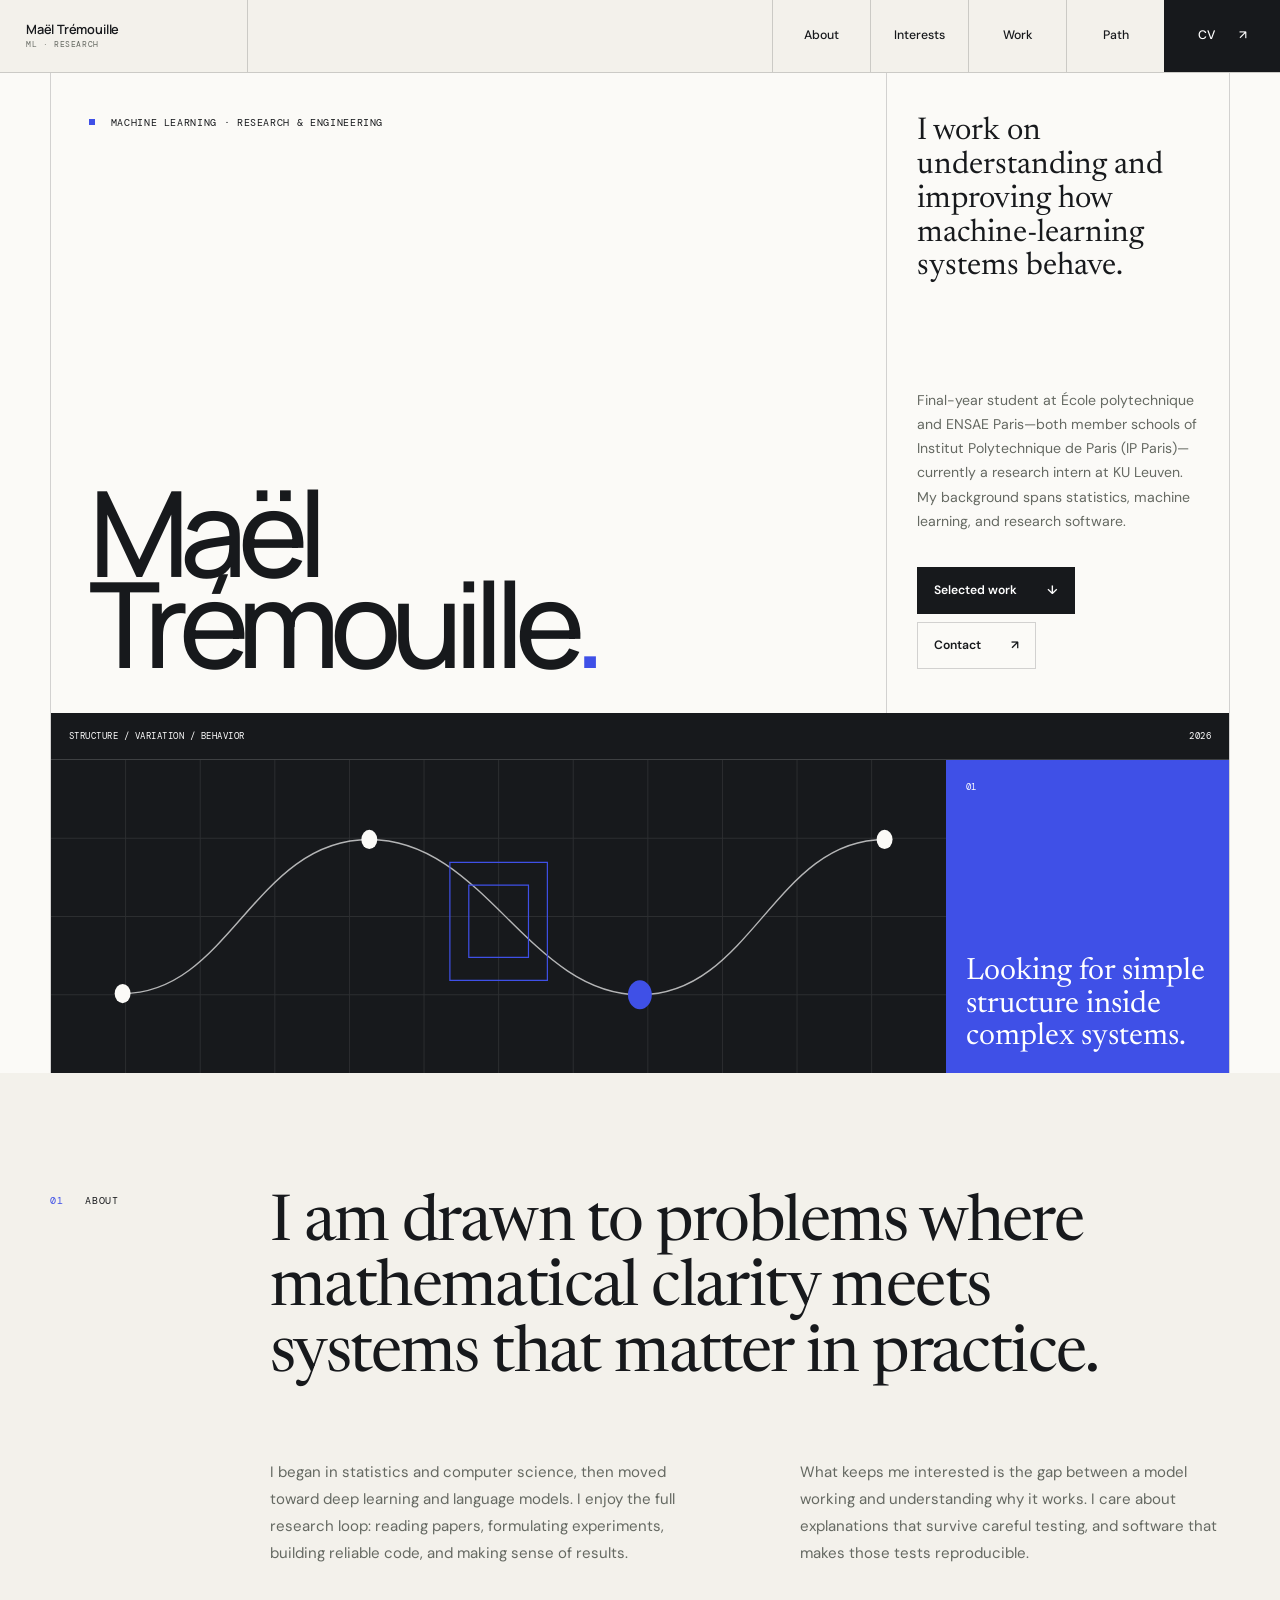
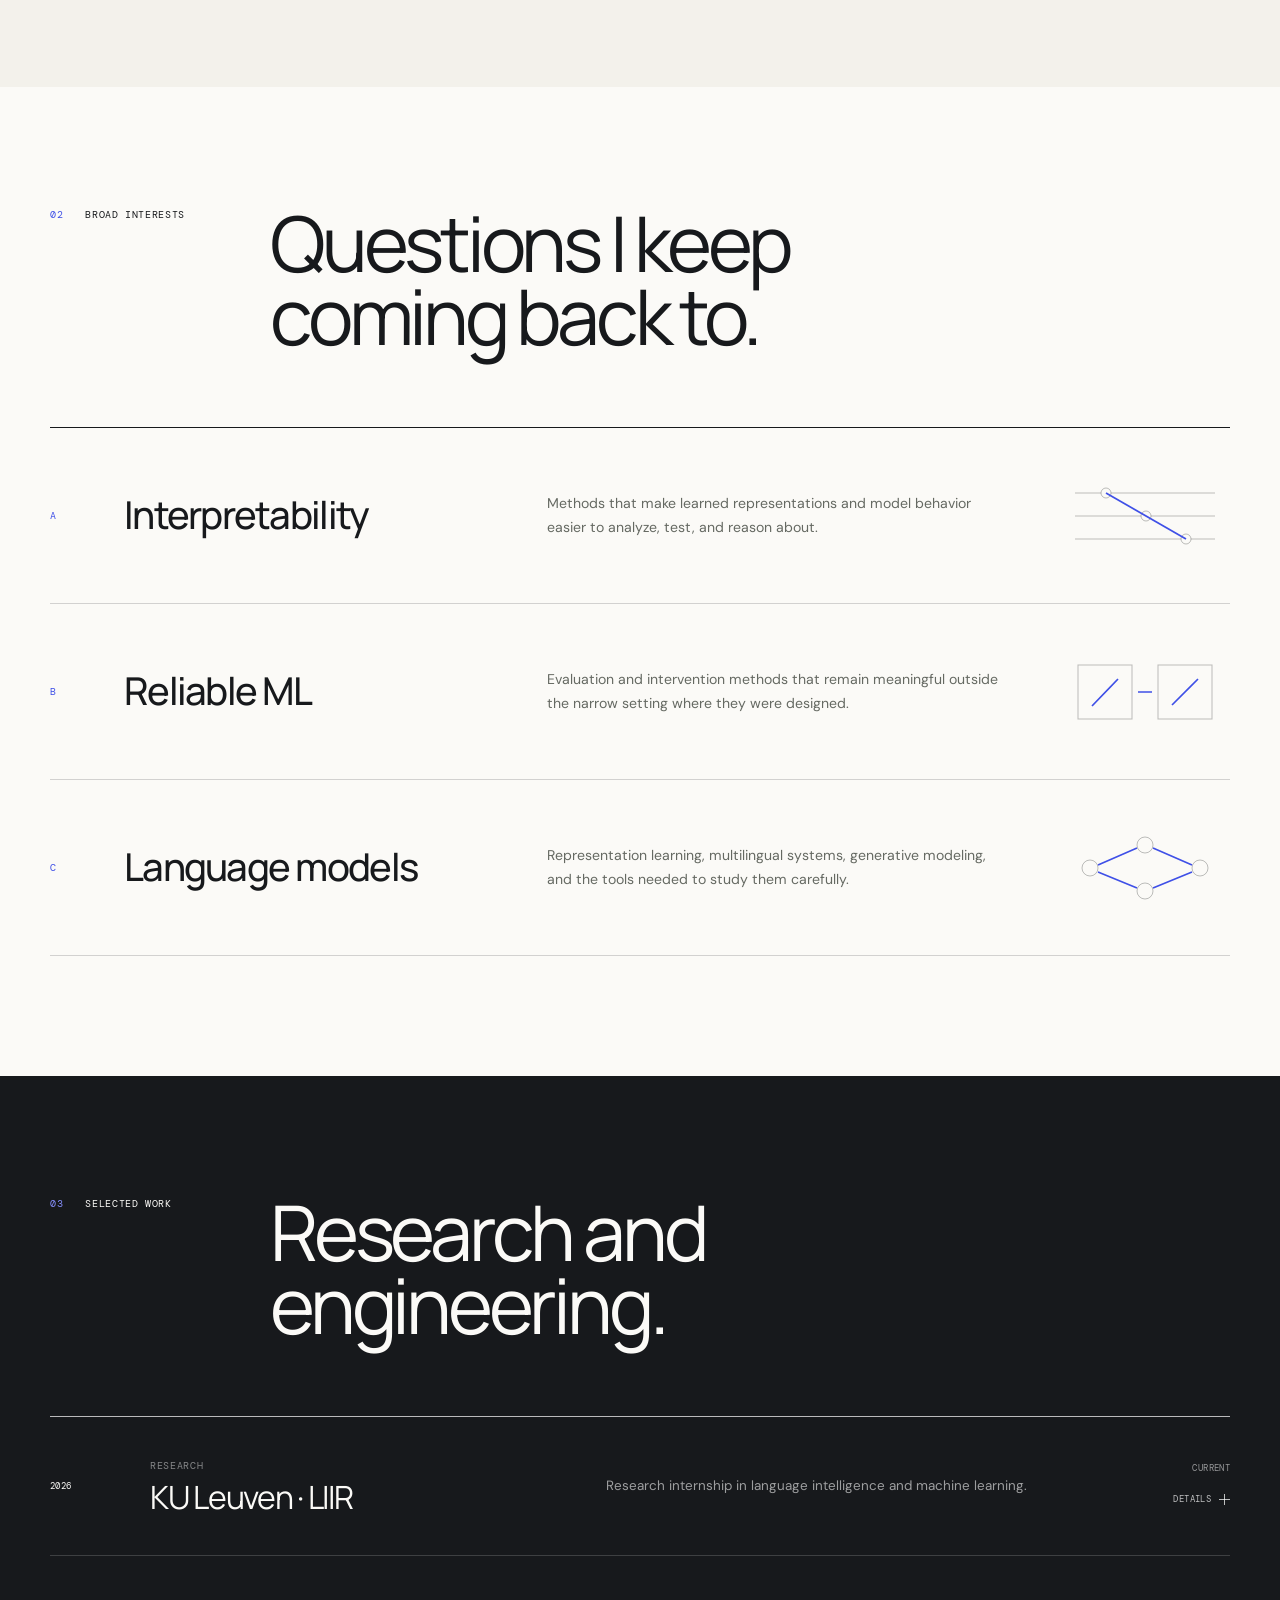
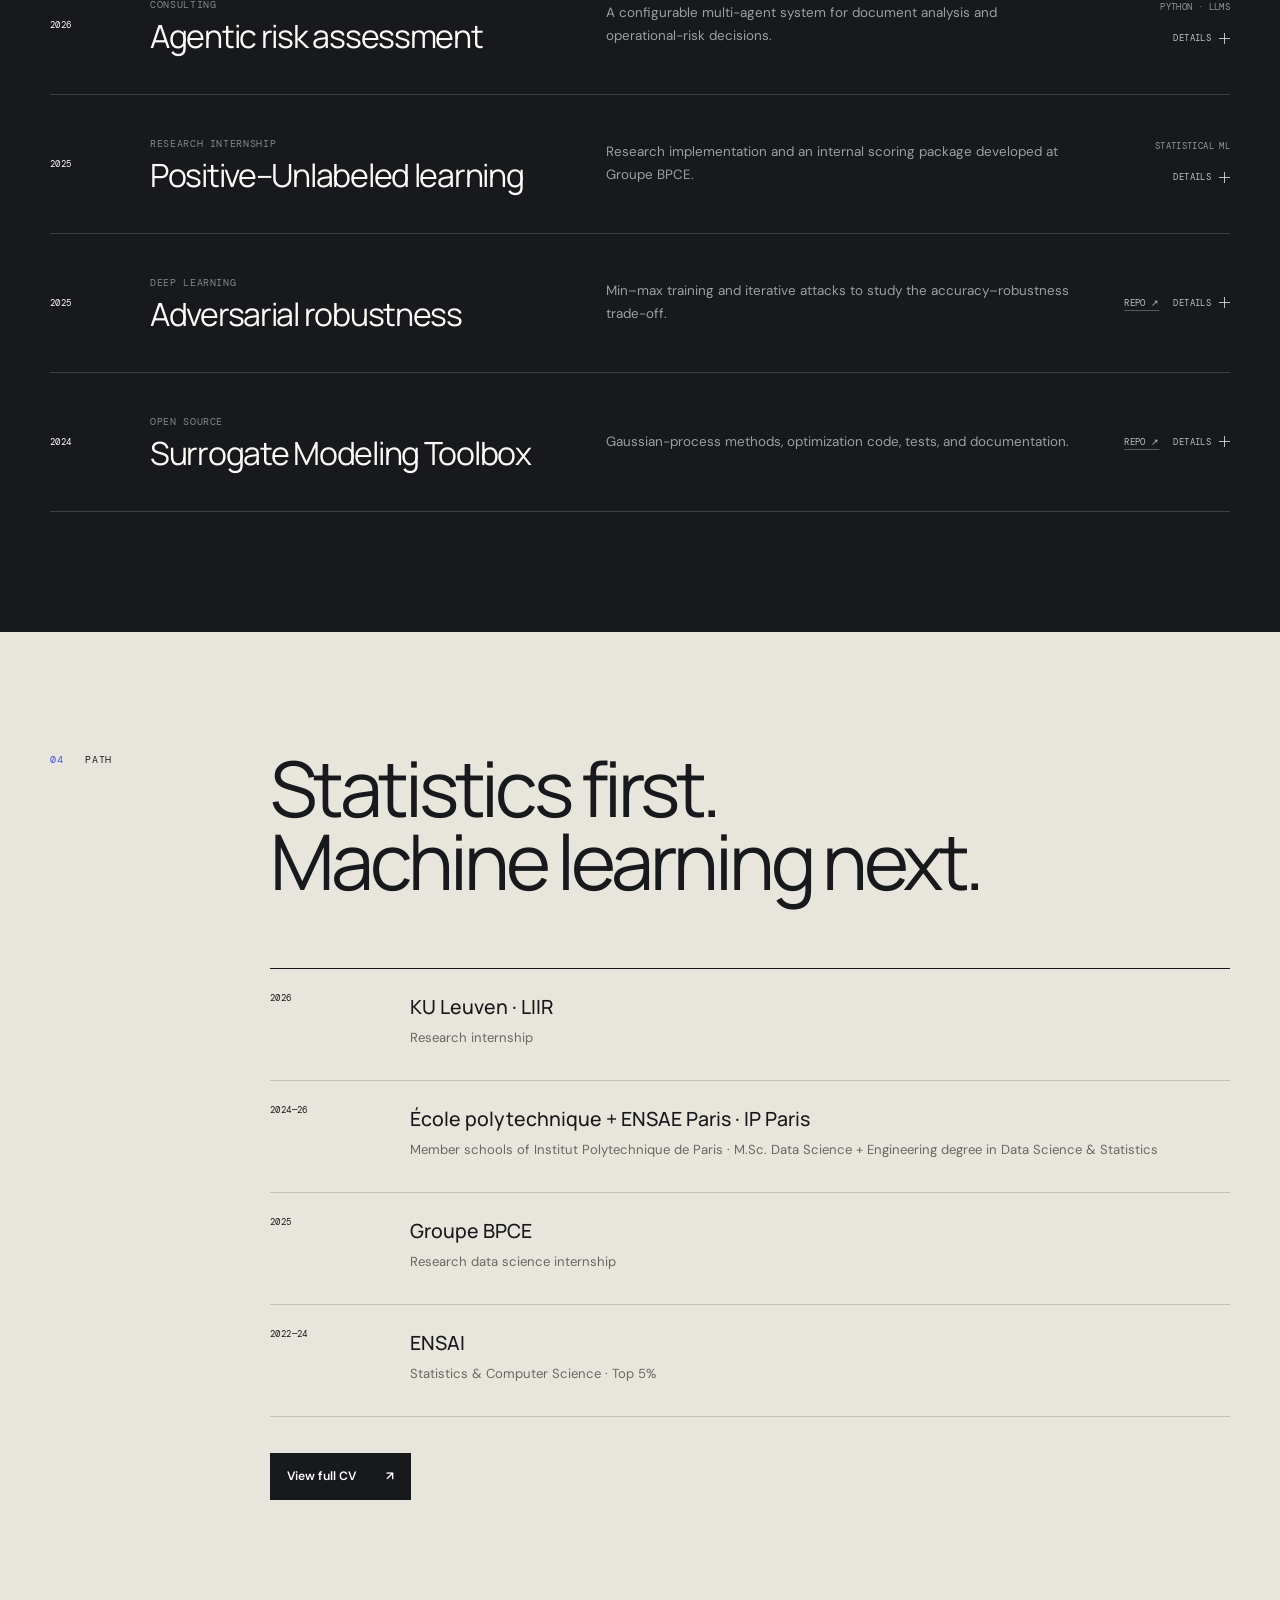
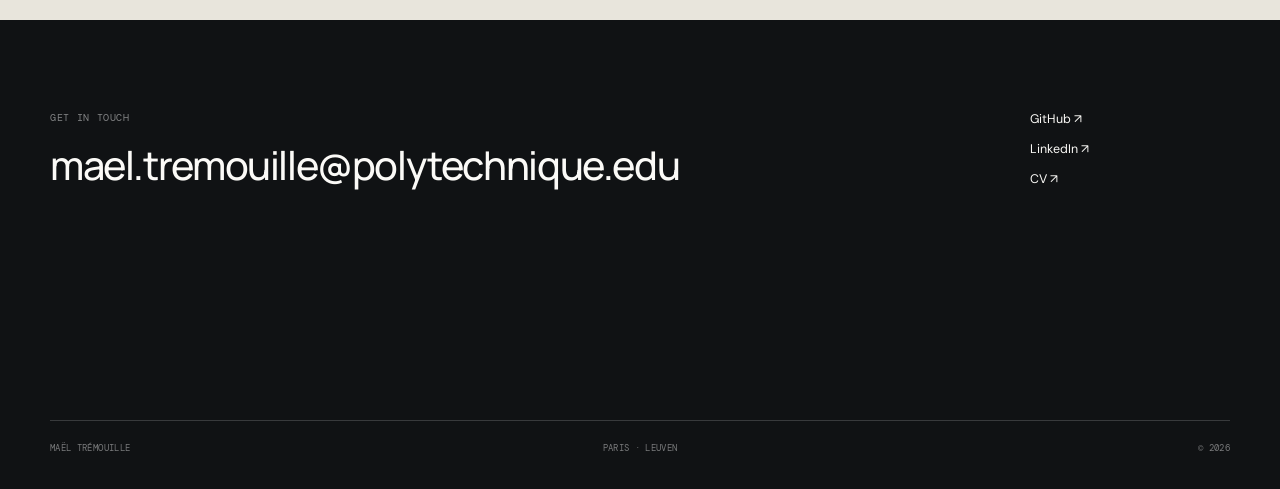
==== commit 4b3ec827: "Add expandable project details" ====
--- a/index.html
+++ b/index.html
@@ -127,40 +127,134 @@
                 </div>
 
                 <div class="work-list">
-                    <article class="work-row reveal">
-                        <div class="work-year">2026</div>
-                        <div><p class="work-type">Research</p><h3>KU Leuven · LIIR</h3></div>
-                        <p>Research internship in language intelligence and machine learning.</p>
-                        <span class="work-state">Current</span>
-                    </article>
-
-                    <article class="work-row reveal">
-                        <div class="work-year">2026</div>
-                        <div><p class="work-type">Consulting</p><h3>Agentic risk assessment</h3></div>
-                        <p>A configurable multi-agent system for document analysis and operational-risk decisions.</p>
-                        <span class="work-state">Python · LLMs</span>
-                    </article>
-
-                    <article class="work-row reveal">
-                        <div class="work-year">2025</div>
-                        <div><p class="work-type">Research internship</p><h3>Positive–Unlabeled learning</h3></div>
-                        <p>Research implementation and an internal scoring package developed at Groupe BPCE.</p>
-                        <span class="work-state">Statistical ML</span>
-                    </article>
-
-                    <a class="work-row work-row-link reveal" href="https://github.com/MaelTremouille/Toward-Robust-Models" target="_blank" rel="noreferrer">
-                        <div class="work-year">2025</div>
-                        <div><p class="work-type">Deep learning</p><h3>Adversarial robustness</h3></div>
-                        <p>Min–max training and iterative attacks to study the accuracy–robustness trade-off.</p>
-                        <span class="work-arrow" aria-hidden="true">↗</span>
-                    </a>
-
-                    <a class="work-row work-row-link reveal" href="https://github.com/SMTorg/smt" target="_blank" rel="noreferrer">
-                        <div class="work-year">2024</div>
-                        <div><p class="work-type">Open source</p><h3>Surrogate Modeling Toolbox</h3></div>
-                        <p>Gaussian-process methods, optimization code, tests, and documentation.</p>
-                        <span class="work-arrow" aria-hidden="true">↗</span>
-                    </a>
+                    <article class="work-item reveal">
+                        <div class="work-row">
+                            <div class="work-year">2026</div>
+                            <div class="work-heading"><p class="work-type">Research</p><h3 id="work-ku-title">KU Leuven · LIIR</h3></div>
+                            <p>Research internship in language intelligence and machine learning.</p>
+                            <div class="work-actions">
+                                <span class="work-state">Current</span>
+                                <button class="work-toggle" type="button" aria-expanded="false" aria-controls="work-ku-details">
+                                    <span>Details</span><span class="toggle-mark" aria-hidden="true"></span>
+                                </button>
+                            </div>
+                        </div>
+                        <div class="work-details" id="work-ku-details" role="region" aria-labelledby="work-ku-title" hidden>
+                            <div>
+                                <p class="detail-label">Core principle</p>
+                                <p>Treat model behavior as an empirical object: isolate a factor, test it under controlled conditions, and check whether the effect survives changes in the experimental setting.</p>
+                            </div>
+                            <div>
+                                <p class="detail-label">My role</p>
+                                <p>I formulate hypotheses, implement reproducible experiment and evaluation pipelines, and analyze where results hold or fail.</p>
+                            </div>
+                            <p class="work-privacy">Ongoing research<br>Methods and findings withheld</p>
+                        </div>
+                    </article>
+
+                    <article class="work-item reveal">
+                        <div class="work-row">
+                            <div class="work-year">2026</div>
+                            <div class="work-heading"><p class="work-type">Consulting</p><h3 id="work-agentic-title">Agentic risk assessment</h3></div>
+                            <p>A configurable multi-agent system for document analysis and operational-risk decisions.</p>
+                            <div class="work-actions">
+                                <span class="work-state">Python · LLMs</span>
+                                <button class="work-toggle" type="button" aria-expanded="false" aria-controls="work-agentic-details">
+                                    <span>Details</span><span class="toggle-mark" aria-hidden="true"></span>
+                                </button>
+                            </div>
+                        </div>
+                        <div class="work-details" id="work-agentic-details" role="region" aria-labelledby="work-agentic-title" hidden>
+                            <div>
+                                <p class="detail-label">Core principle</p>
+                                <p>Break a complex document review into specialized steps—extraction, cross-checking, and synthesis—while keeping the evidence connected to each conclusion.</p>
+                            </div>
+                            <div>
+                                <p class="detail-label">My role</p>
+                                <p>I designed the modular agent orchestration, configurable decision logic, structured outputs, and the production-ready Python package.</p>
+                            </div>
+                            <p class="work-privacy">Confidential context<br>Principles only</p>
+                        </div>
+                    </article>
+
+                    <article class="work-item reveal">
+                        <div class="work-row">
+                            <div class="work-year">2025</div>
+                            <div class="work-heading"><p class="work-type">Research internship</p><h3 id="work-pu-title">Positive–Unlabeled learning</h3></div>
+                            <p>Research implementation and an internal scoring package developed at Groupe BPCE.</p>
+                            <div class="work-actions">
+                                <span class="work-state">Statistical ML</span>
+                                <button class="work-toggle" type="button" aria-expanded="false" aria-controls="work-pu-details">
+                                    <span>Details</span><span class="toggle-mark" aria-hidden="true"></span>
+                                </button>
+                            </div>
+                        </div>
+                        <div class="work-details" id="work-pu-details" role="region" aria-labelledby="work-pu-title" hidden>
+                            <div>
+                                <p class="detail-label">Core principle</p>
+                                <p>Learn from known positive examples when the remaining population is unlabeled—a mixture of positive and negative cases—rather than treating every unknown case as negative.</p>
+                            </div>
+                            <div>
+                                <p class="detail-label">My role</p>
+                                <p>I reviewed the research literature, implemented and compared methods, then delivered a reusable internal package for scoring and classification.</p>
+                            </div>
+                            <p class="work-privacy">Confidential data and use case<br>Principles only</p>
+                        </div>
+                    </article>
+
+                    <article class="work-item reveal">
+                        <div class="work-row">
+                            <div class="work-year">2025</div>
+                            <div class="work-heading"><p class="work-type">Deep learning</p><h3 id="work-robustness-title">Adversarial robustness</h3></div>
+                            <p>Min–max training and iterative attacks to study the accuracy–robustness trade-off.</p>
+                            <div class="work-actions">
+                                <div class="work-action-links">
+                                    <a class="work-repo" href="https://github.com/MaelTremouille/Toward-Robust-Models" target="_blank" rel="noreferrer" aria-label="Open the Adversarial robustness repository on GitHub">Repo ↗</a>
+                                    <button class="work-toggle" type="button" aria-expanded="false" aria-controls="work-robustness-details">
+                                        <span>Details</span><span class="toggle-mark" aria-hidden="true"></span>
+                                    </button>
+                                </div>
+                            </div>
+                        </div>
+                        <div class="work-details" id="work-robustness-details" role="region" aria-labelledby="work-robustness-title" hidden>
+                            <div>
+                                <p class="detail-label">Core principle</p>
+                                <p>Train against worst-case perturbations, then test how architecture and model capacity affect the trade-off between standard accuracy and robustness.</p>
+                            </div>
+                            <div>
+                                <p class="detail-label">My role</p>
+                                <p>I re-implemented min–max training, benchmarked iterative attacks, and ran reproducible comparisons across architectures and perturbation settings.</p>
+                            </div>
+                            <a class="detail-repo" href="https://github.com/MaelTremouille/Toward-Robust-Models" target="_blank" rel="noreferrer">View repository ↗</a>
+                        </div>
+                    </article>
+
+                    <article class="work-item reveal">
+                        <div class="work-row">
+                            <div class="work-year">2024</div>
+                            <div class="work-heading"><p class="work-type">Open source</p><h3 id="work-smt-title">Surrogate Modeling Toolbox</h3></div>
+                            <p>Gaussian-process methods, optimization code, tests, and documentation.</p>
+                            <div class="work-actions">
+                                <div class="work-action-links">
+                                    <a class="work-repo" href="https://github.com/SMTorg/smt" target="_blank" rel="noreferrer" aria-label="Open the Surrogate Modeling Toolbox repository on GitHub">Repo ↗</a>
+                                    <button class="work-toggle" type="button" aria-expanded="false" aria-controls="work-smt-details">
+                                        <span>Details</span><span class="toggle-mark" aria-hidden="true"></span>
+                                    </button>
+                                </div>
+                            </div>
+                        </div>
+                        <div class="work-details" id="work-smt-details" role="region" aria-labelledby="work-smt-title" hidden>
+                            <div>
+                                <p class="detail-label">Core principle</p>
+                                <p>Approximate expensive functions with a probabilistic surrogate so an optimizer can choose informative evaluations while using far fewer calls.</p>
+                            </div>
+                            <div>
+                                <p class="detail-label">My role</p>
+                                <p>I implemented Gaussian-process variance re-interpolation for Bayesian optimization, contributed optimization code, and added unit tests and documentation.</p>
+                            </div>
+                            <a class="detail-repo" href="https://github.com/SMTorg/smt" target="_blank" rel="noreferrer">View repository ↗</a>
+                        </div>
+                    </article>
                 </div>
             </div>
         </section>
--- a/style.css
+++ b/style.css
@@ -575,6 +575,10 @@
     border-top: 1px solid rgba(255,255,255,.7);
 }
 
+.work-item {
+    border-bottom: 1px solid var(--line-light);
+}
+
 .work-row {
     min-height: 138px;
     padding: 24px 0;
@@ -582,12 +586,15 @@
     grid-template-columns: 72px minmax(260px, 0.9fr) minmax(300px, 1fr) 120px;
     gap: 28px;
     align-items: center;
-    border-bottom: 1px solid var(--line-light);
 }
 
 .work-year,
 .work-state,
-.work-arrow {
+.work-repo,
+.work-toggle,
+.detail-label,
+.work-privacy,
+.detail-repo {
     font-family: var(--mono);
     font-size: 0.58rem;
     letter-spacing: 0.04em;
@@ -616,41 +623,146 @@
     line-height: 1.7;
 }
 
-.work-state,
-.work-arrow {
+.work-actions {
     justify-self: end;
+    display: flex;
+    flex-direction: column;
+    align-items: flex-end;
+    gap: 13px;
+}
+
+.work-state {
     color: rgba(255,255,255,.55);
 }
 
-.work-arrow {
-    font-size: 1rem;
-}
-
-.work-row-link {
+.work-action-links {
+    display: flex;
+    align-items: center;
+    justify-content: flex-end;
+    gap: 14px;
+}
+
+.work-repo,
+.work-toggle,
+.detail-repo {
+    color: rgba(255,255,255,.72);
+}
+
+.work-repo,
+.detail-repo {
+    text-decoration: underline;
+    text-decoration-color: rgba(255,255,255,.28);
+    text-underline-offset: 4px;
+}
+
+.work-toggle {
+    padding: 4px 0;
+    display: inline-flex;
+    align-items: center;
+    gap: 8px;
+    border: 0;
+    color: rgba(255,255,255,.72);
+    background: transparent;
+    cursor: pointer;
+}
+
+.toggle-mark {
     position: relative;
-    transition: padding 220ms ease, color 220ms ease;
-}
-
-.work-row-link::before {
+    width: 11px;
+    height: 11px;
+    display: inline-block;
+    transition: transform 180ms ease;
+}
+
+.toggle-mark::before,
+.toggle-mark::after {
     content: "";
     position: absolute;
-    top: -1px;
-    bottom: -1px;
-    left: -16px;
-    width: 0;
-    background: var(--accent);
-    transition: width 220ms ease;
-}
-
-.work-row-link:hover,
-.work-row-link:focus-visible {
-    padding-right: 16px;
-    padding-left: 16px;
-}
-
-.work-row-link:hover::before,
-.work-row-link:focus-visible::before {
-    width: 4px;
+    top: 5px;
+    left: 0;
+    width: 11px;
+    height: 1px;
+    background: currentColor;
+}
+
+.toggle-mark::after {
+    transform: rotate(90deg);
+}
+
+.work-item.is-open .toggle-mark {
+    transform: rotate(45deg);
+}
+
+.work-item.is-open .work-toggle {
+    color: #a3a9ff;
+}
+
+.work-repo:hover,
+.work-repo:focus-visible,
+.work-toggle:hover,
+.work-toggle:focus-visible,
+.detail-repo:hover,
+.detail-repo:focus-visible {
+    color: #a3a9ff;
+}
+
+.work-repo:focus-visible,
+.work-toggle:focus-visible,
+.detail-repo:focus-visible {
+    outline: 1px solid #a3a9ff;
+    outline-offset: 5px;
+}
+
+.work-details {
+    margin-left: 100px;
+    padding: 27px 0 32px;
+    display: grid;
+    grid-template-columns: minmax(260px, 0.9fr) minmax(300px, 1fr) 120px;
+    gap: 28px;
+    align-items: start;
+    border-top: 1px solid rgba(255,255,255,.12);
+}
+
+.work-details[hidden] {
+    display: none;
+}
+
+.work-details:not([hidden]) {
+    animation: reveal-work-details 220ms cubic-bezier(.2, .7, .2, 1) both;
+}
+
+@keyframes reveal-work-details {
+    from {
+        opacity: 0;
+        transform: translateY(-7px);
+    }
+    to {
+        opacity: 1;
+        transform: translateY(0);
+    }
+}
+
+.detail-label {
+    margin-bottom: 11px;
+    color: #8790ff;
+}
+
+.work-details > div > p:last-child {
+    max-width: 440px;
+    margin-bottom: 0;
+    color: rgba(255,255,255,.72);
+    font-size: 0.8rem;
+    line-height: 1.72;
+}
+
+.work-privacy {
+    margin-bottom: 0;
+    color: rgba(255,255,255,.38);
+    line-height: 1.65;
+}
+
+.detail-repo {
+    line-height: 1.5;
 }
 
 /* Path and personal */
@@ -1077,12 +1189,23 @@
     }
 
     .work-row {
-        grid-template-columns: 62px minmax(230px, .9fr) 1fr;
-    }
-
-    .work-state,
-    .work-arrow {
+        grid-template-columns: 62px minmax(210px, .9fr) 1fr auto;
+        gap: 20px;
+    }
+
+    .work-state {
         display: none;
+    }
+
+    .work-details {
+        margin-left: 82px;
+        grid-template-columns: repeat(2, minmax(0, 1fr));
+        gap: 24px;
+    }
+
+    .work-privacy,
+    .work-details > .detail-repo {
+        grid-column: 1 / -1;
     }
 
     .cv-hero-inner {
@@ -1290,12 +1413,37 @@
     .work-row {
         min-height: 0;
         padding: 28px 0;
-        grid-template-columns: 58px 1fr;
+        grid-template-columns: 58px minmax(0, 1fr) auto;
         gap: 14px;
+        align-items: start;
     }
 
     .work-row > p {
         grid-column: 2;
+    }
+
+    .work-actions {
+        grid-column: 3;
+        grid-row: 1 / 3;
+        align-self: start;
+    }
+
+    .work-action-links {
+        flex-direction: column;
+        align-items: flex-end;
+        gap: 8px;
+    }
+
+    .work-details {
+        margin-left: 72px;
+        padding-top: 24px;
+        grid-template-columns: 1fr;
+        gap: 24px;
+    }
+
+    .work-privacy,
+    .work-details > .detail-repo {
+        grid-column: auto;
     }
 
     .work-row h3 {
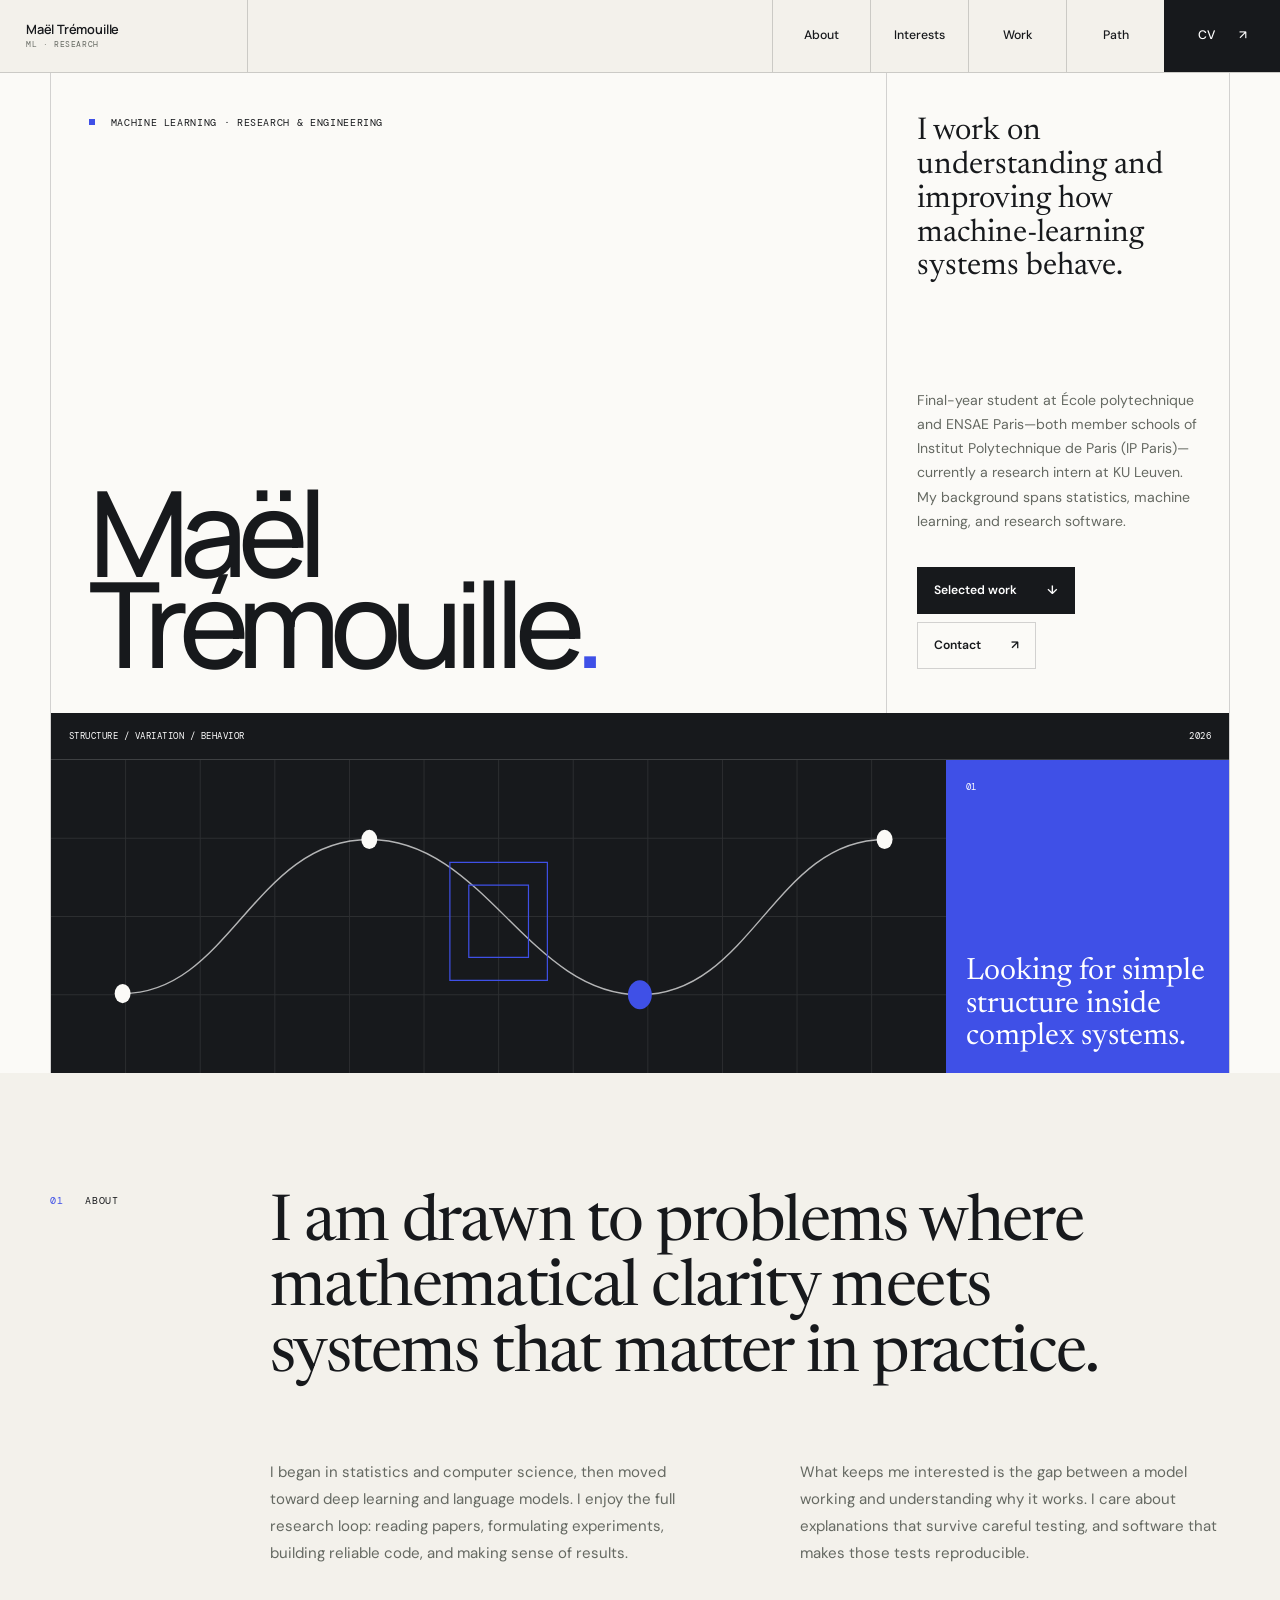
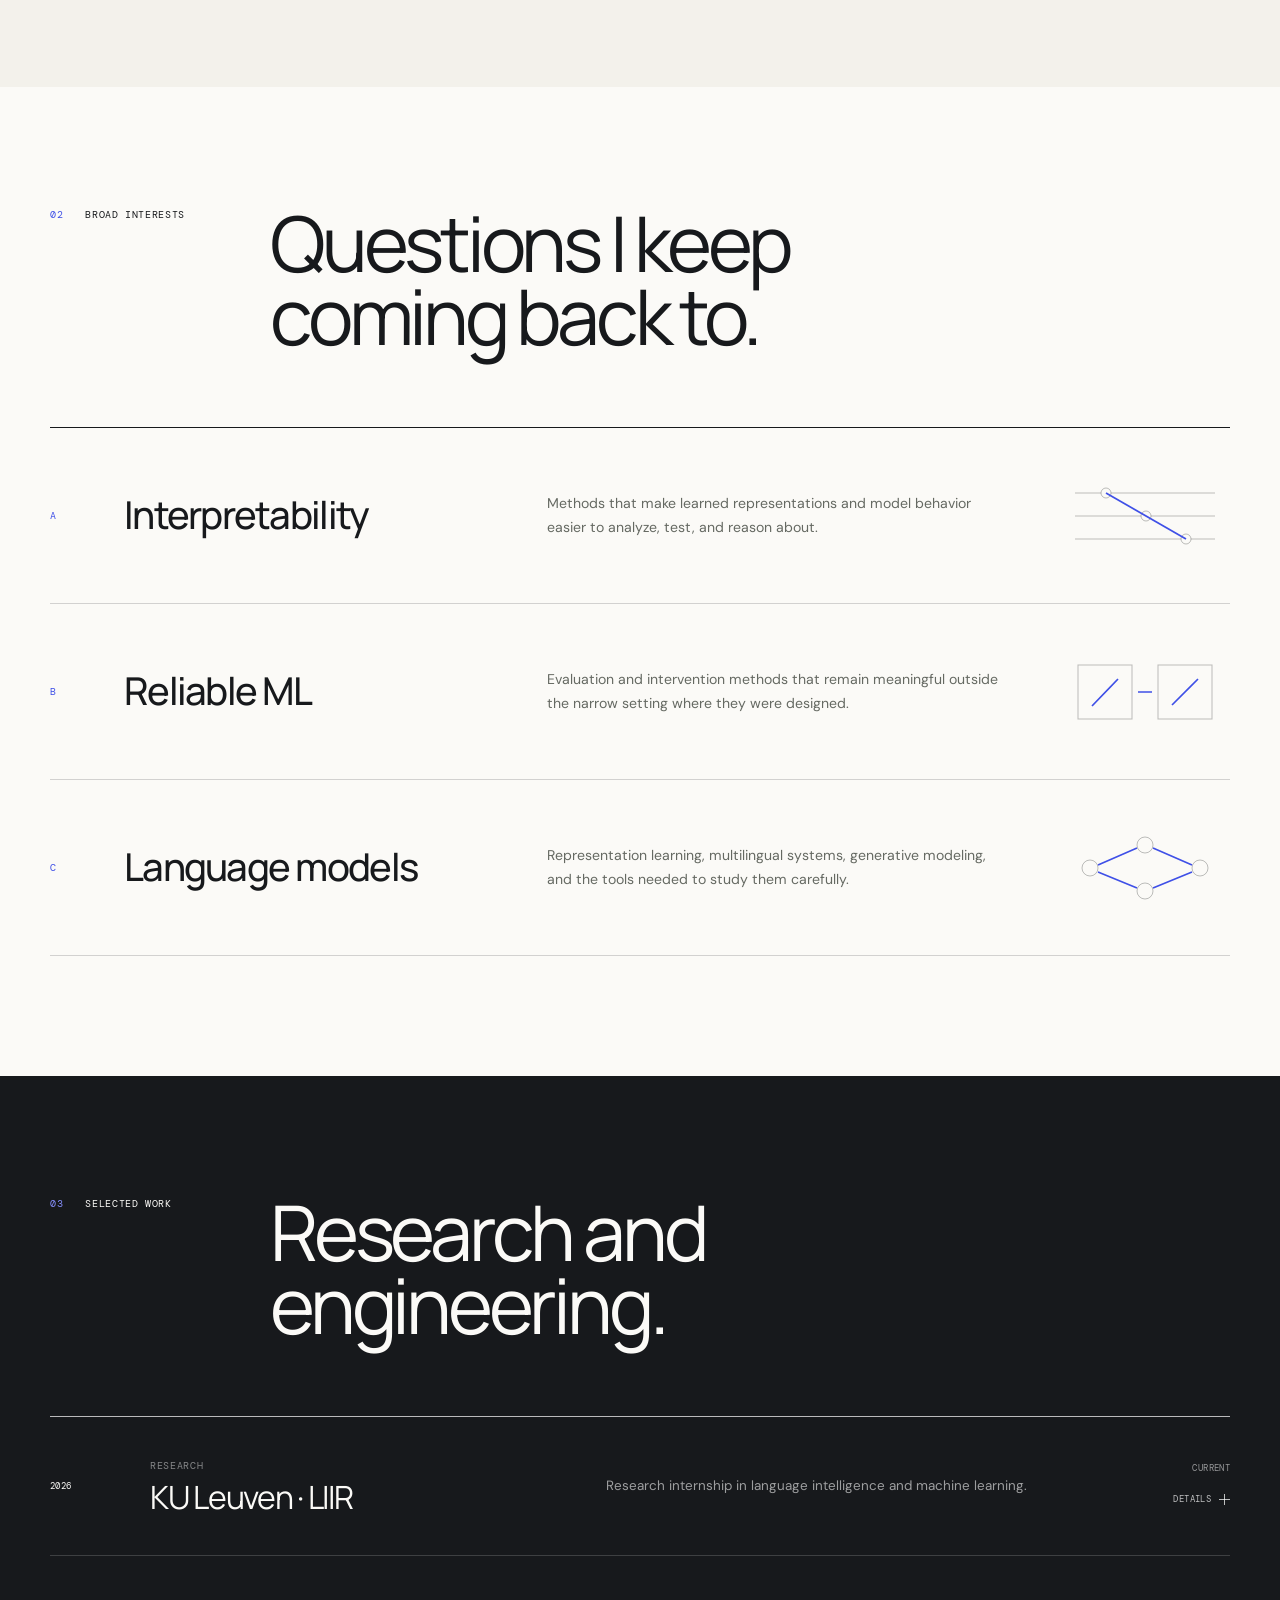
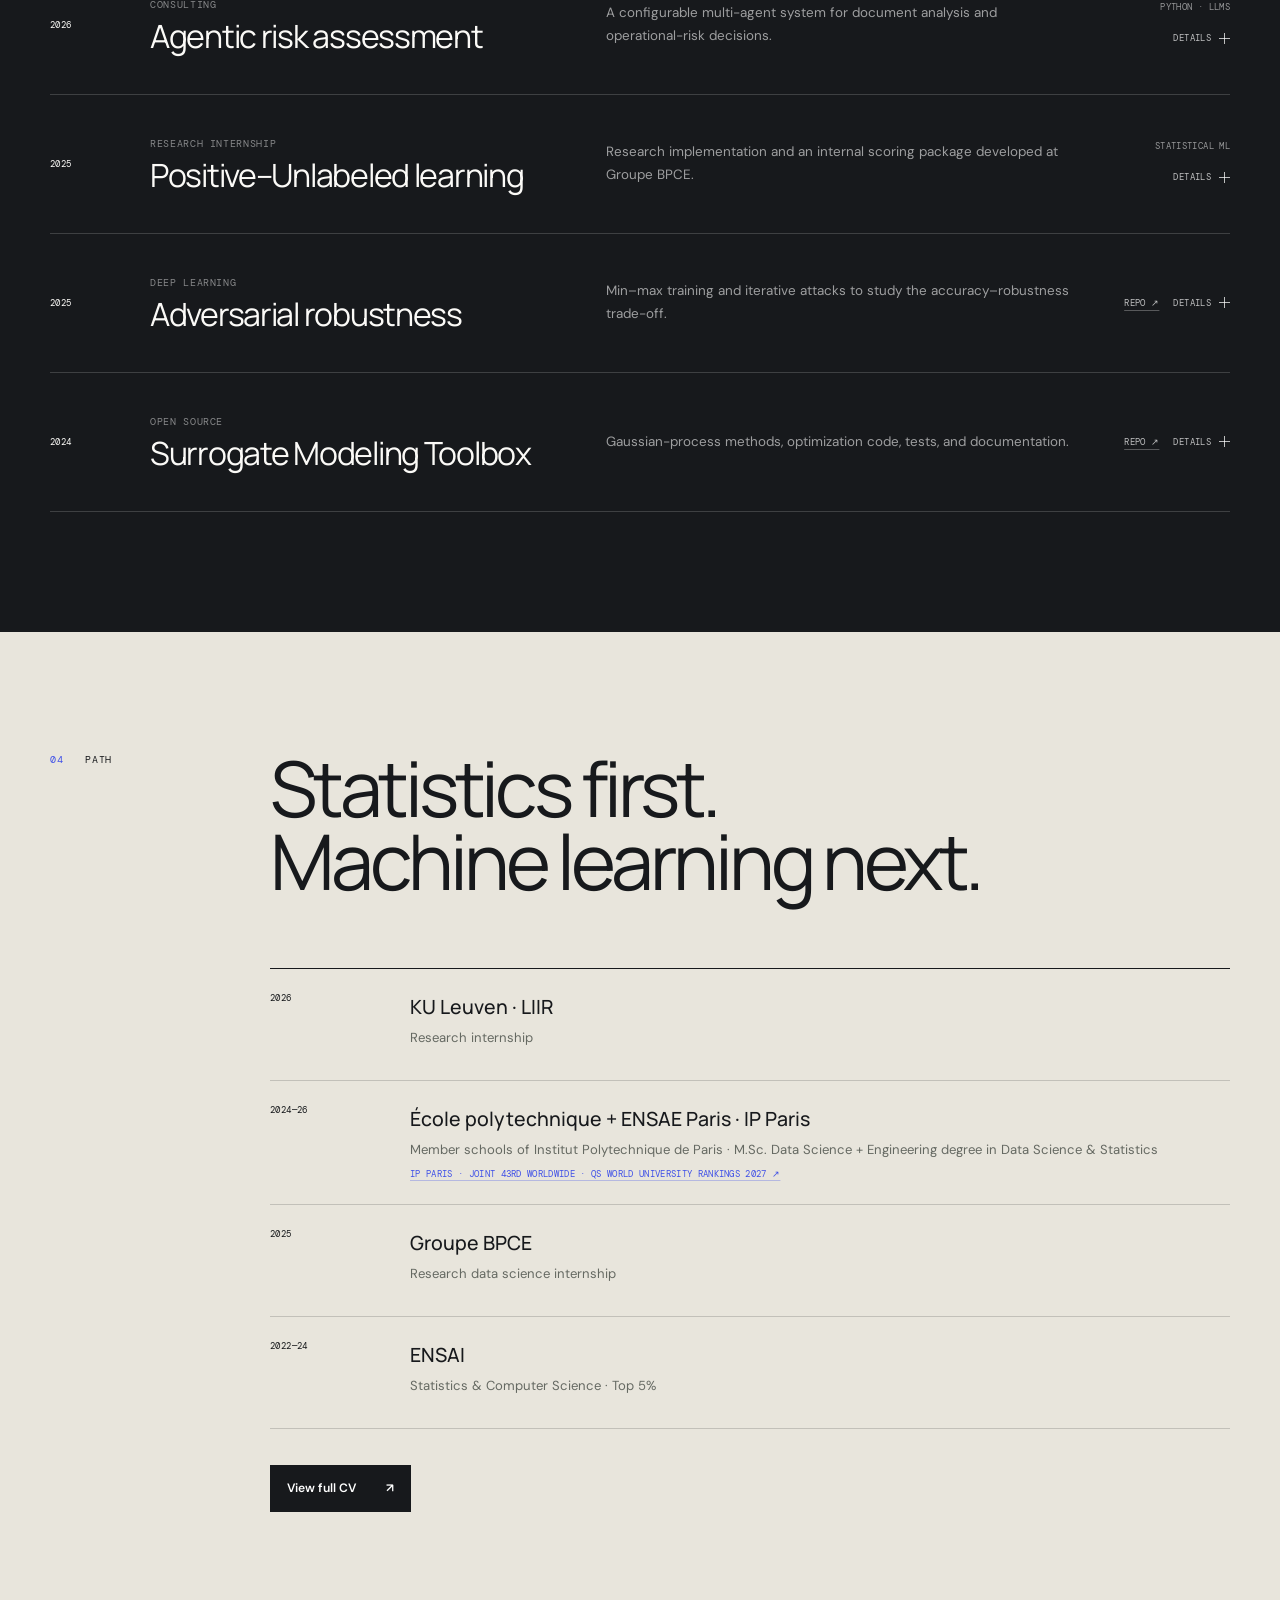
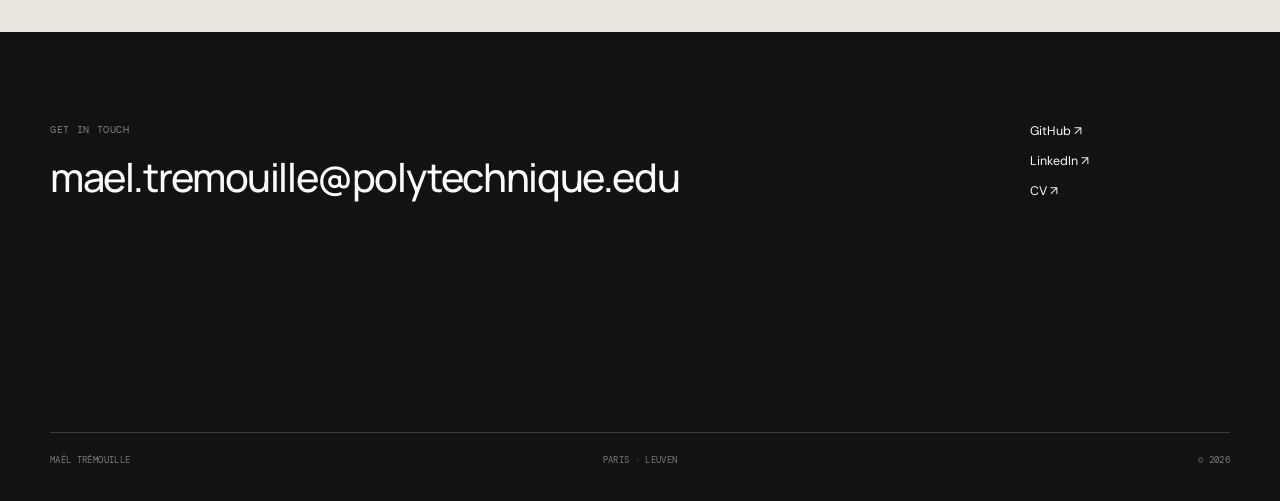
==== commit 099c946f: "Show QS ranking in homepage education timeline" ====
--- a/index.html
+++ b/index.html
@@ -12,8 +12,8 @@
     <link rel="preconnect" href="https://fonts.googleapis.com">
     <link rel="preconnect" href="https://fonts.gstatic.com" crossorigin>
     <link href="https://fonts.googleapis.com/css2?family=DM+Mono:wght@400;500&amp;family=DM+Sans:opsz,wght@9..40,400;9..40,500;9..40,600&amp;family=Manrope:wght@400;500;600&amp;family=Newsreader:opsz,wght@6..72,400;6..72,400&amp;display=swap" rel="stylesheet">
-    <link rel="stylesheet" href="style.css">
-    <script src="script.js" defer></script>
+    <link rel="stylesheet" href="style.css?v=20260716-rank3">
+    <script src="script.js?v=20260716-work2" defer></script>
 </head>
 <body>
     <a class="skip-link" href="#main">Skip to content</a>
@@ -266,7 +266,14 @@
                     <h2>Statistics first.<br>Machine learning next.</h2>
                     <ol class="timeline">
                         <li><time>2026</time><div><strong>KU Leuven · LIIR</strong><p>Research internship</p></div></li>
-                        <li><time>2024—26</time><div><strong>École polytechnique + ENSAE Paris · IP Paris</strong><p>Member schools of Institut Polytechnique de Paris · M.Sc. Data Science + Engineering degree in Data Science &amp; Statistics</p></div></li>
+                        <li>
+                            <time>2024—26</time>
+                            <div>
+                                <strong>École polytechnique + ENSAE Paris · IP Paris</strong>
+                                <p>Member schools of Institut Polytechnique de Paris · M.Sc. Data Science + Engineering degree in Data Science &amp; Statistics</p>
+                                <p class="timeline-ranking"><a href="https://www.topuniversities.com/universities/institut-polytechnique-de-paris" target="_blank" rel="noreferrer">IP Paris · Joint 43rd worldwide · QS World University Rankings 2027 ↗</a></p>
+                            </div>
+                        </li>
                         <li><time>2025</time><div><strong>Groupe BPCE</strong><p>Research data science internship</p></div></li>
                         <li><time>2022—24</time><div><strong>ENSAI</strong><p>Statistics &amp; Computer Science · Top 5%</p></div></li>
                     </ol>
@@ -285,7 +292,7 @@
             </div>
             <div class="footer-links">
                 <a href="https://github.com/MaelTremouille" target="_blank" rel="noreferrer">GitHub ↗</a>
-                <a href="https://linkedin.com/in/maeltremouille" target="_blank" rel="noreferrer">LinkedIn ↗</a>
+                <a href="https://www.linkedin.com/in/maël-trémouille-62490b284/" target="_blank" rel="noreferrer">LinkedIn ↗</a>
                 <a href="cv.html">CV ↗</a>
             </div>
         </div>
--- a/style.css
+++ b/style.css
@@ -661,8 +661,11 @@
     align-items: center;
     gap: 8px;
     border: 0;
+    border-radius: 0;
     color: rgba(255,255,255,.72);
     background: transparent;
+    appearance: none;
+    -webkit-appearance: none;
     cursor: pointer;
 }
 
@@ -810,6 +813,27 @@
     margin-bottom: 0;
     color: var(--muted);
     font-size: 0.82rem;
+}
+
+.timeline .timeline-ranking {
+    margin-top: 8px;
+    color: var(--accent);
+    font-family: var(--mono);
+    font-size: 0.58rem;
+    letter-spacing: 0.035em;
+    line-height: 1.5;
+    text-transform: uppercase;
+}
+
+.timeline-ranking a {
+    text-decoration: underline;
+    text-decoration-color: color-mix(in srgb, currentColor 30%, transparent);
+    text-underline-offset: 3px;
+}
+
+.timeline-ranking a:hover,
+.timeline-ranking a:focus-visible {
+    color: var(--ink);
 }
 
 .personal-section {
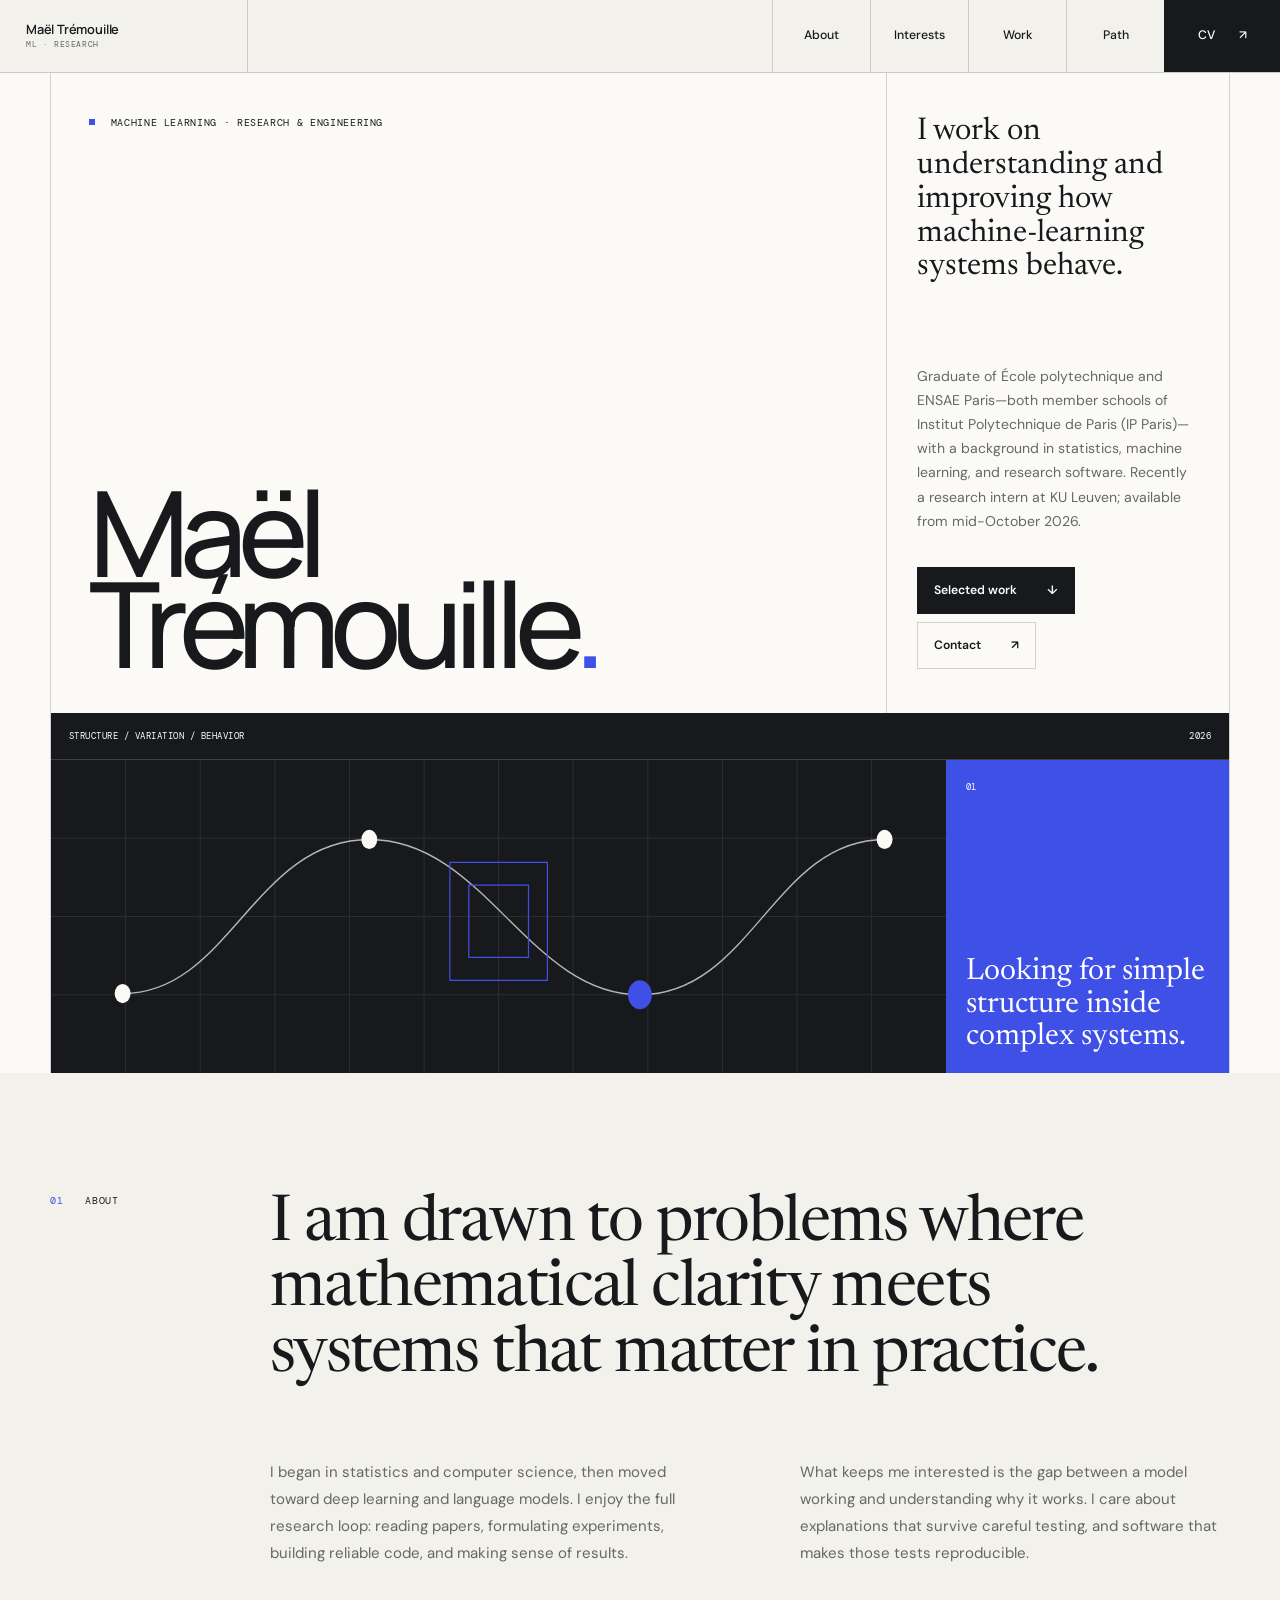
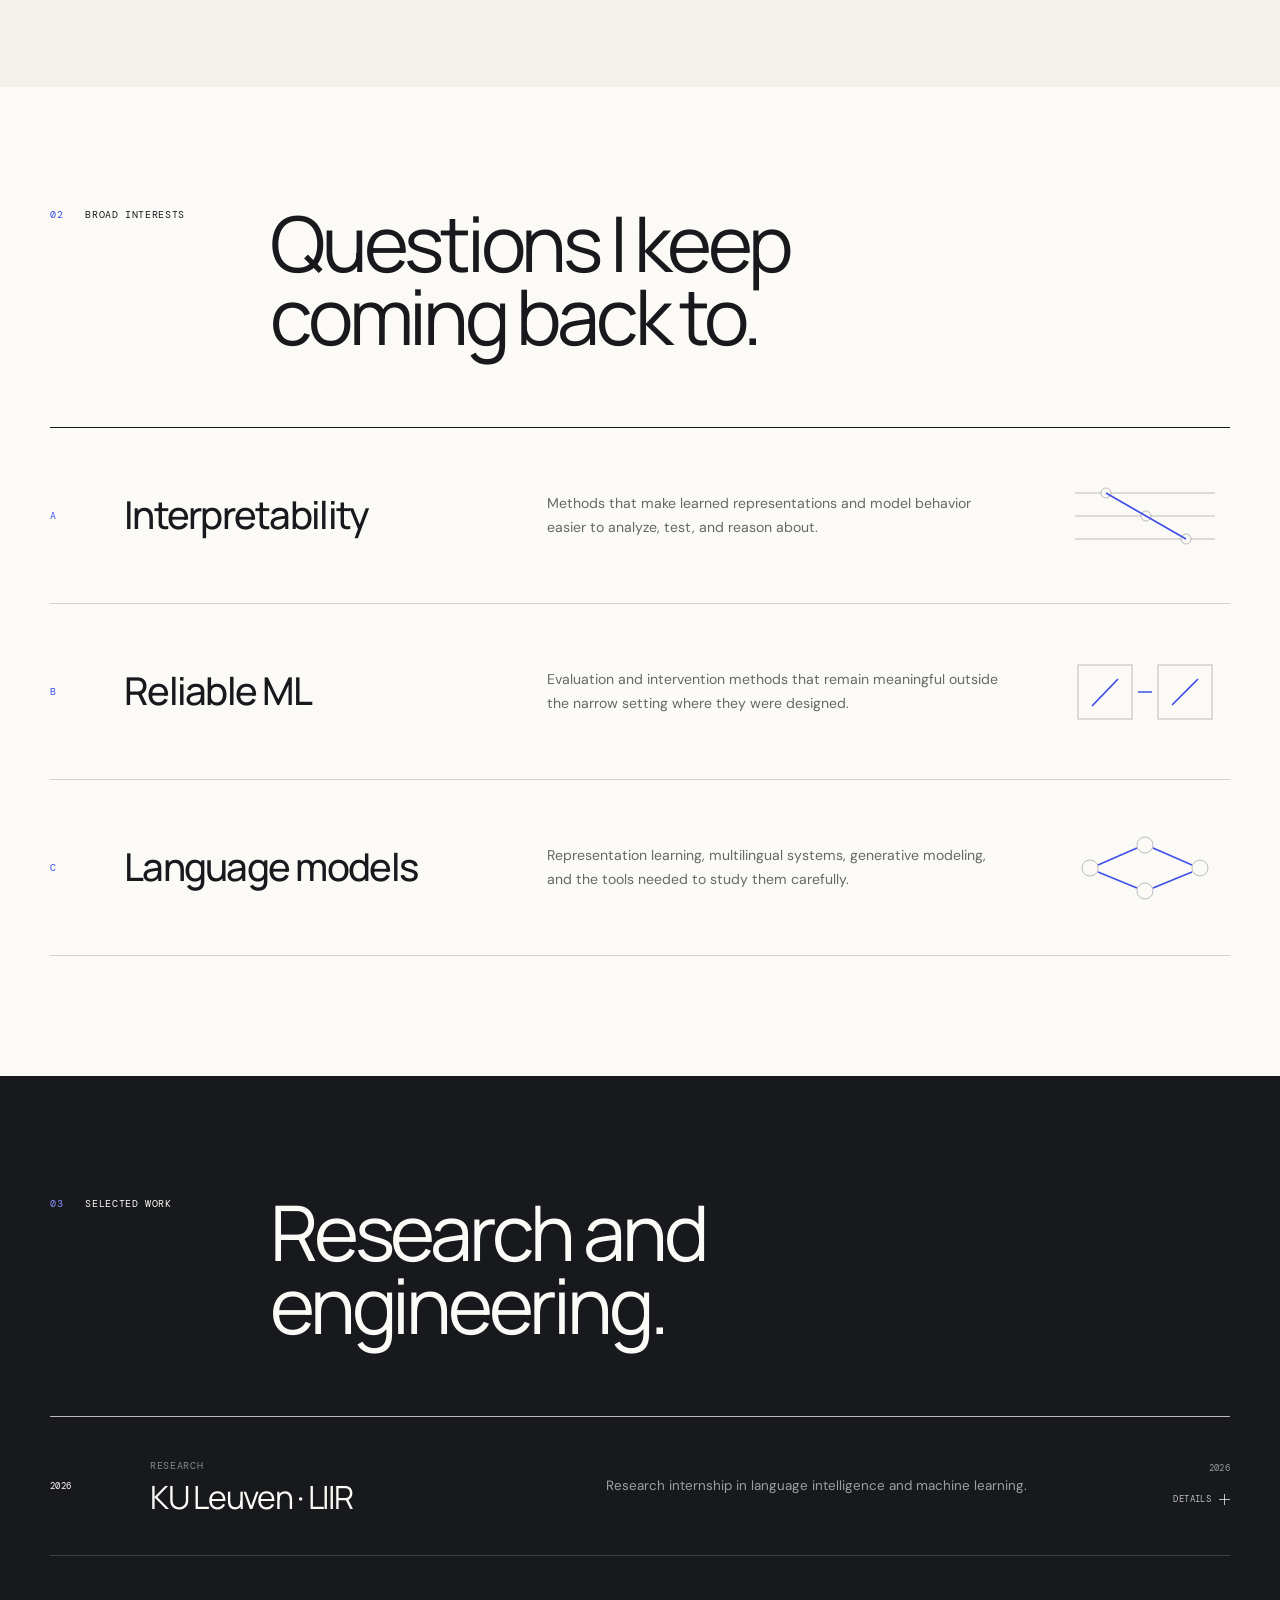
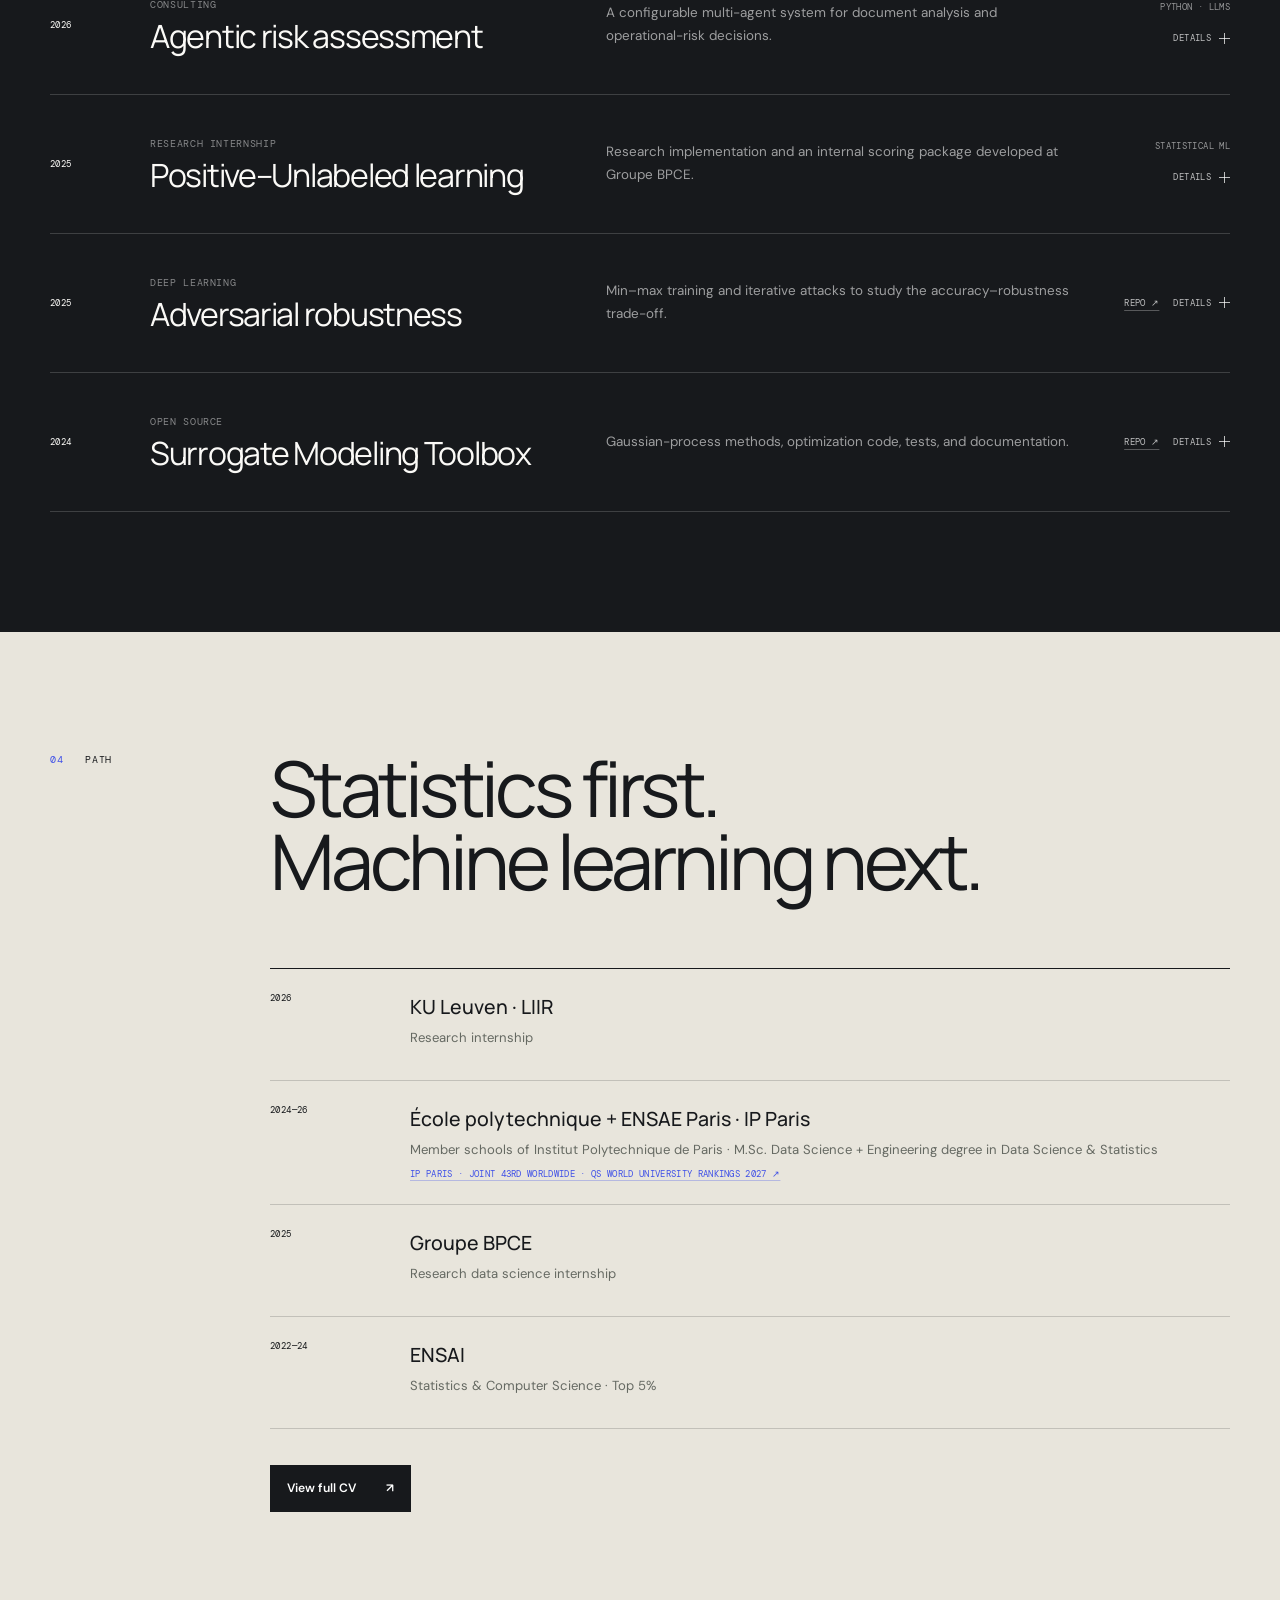
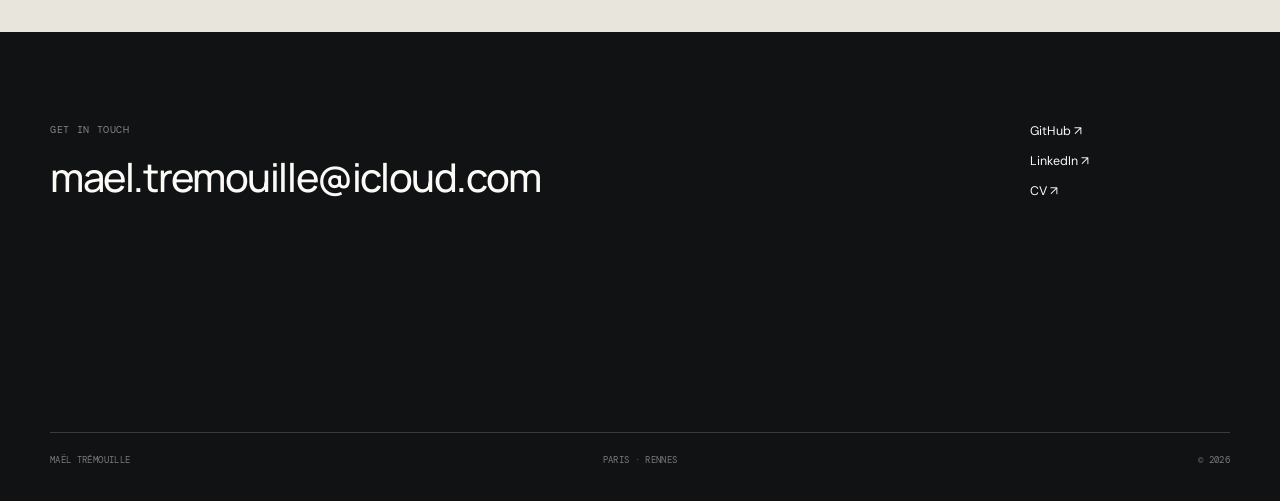
==== commit 07ca9a19: "Update site to post-graduation status - Replace the retired @polytechnique.edu address with the perm" ====
--- a/index.html
+++ b/index.html
@@ -49,10 +49,10 @@
 
                     <div class="hero-intro reveal">
                         <p class="hero-statement">I work on understanding and improving how machine-learning systems behave.</p>
-                        <p>Final-year student at École polytechnique and ENSAE Paris—both member schools of Institut Polytechnique de Paris (IP Paris)—currently a research intern at KU Leuven. My background spans statistics, machine learning, and research software.</p>
+                        <p>Graduate of École polytechnique and ENSAE Paris—both member schools of Institut Polytechnique de Paris (IP Paris)—with a background in statistics, machine learning, and research software. Recently a research intern at KU Leuven; available from mid-October 2026.</p>
                         <div class="hero-actions">
                             <a class="button button-dark" href="#work">Selected work <span aria-hidden="true">↓</span></a>
-                            <a class="button" href="mailto:mael.tremouille@polytechnique.edu">Contact <span aria-hidden="true">↗</span></a>
+                            <a class="button" href="mailto:mael.tremouille@icloud.com">Contact <span aria-hidden="true">↗</span></a>
                         </div>
                     </div>
                 </div>
@@ -133,7 +133,7 @@
                             <div class="work-heading"><p class="work-type">Research</p><h3 id="work-ku-title">KU Leuven · LIIR</h3></div>
                             <p>Research internship in language intelligence and machine learning.</p>
                             <div class="work-actions">
-                                <span class="work-state">Current</span>
+                                <span class="work-state">2026</span>
                                 <button class="work-toggle" type="button" aria-expanded="false" aria-controls="work-ku-details">
                                     <span>Details</span><span class="toggle-mark" aria-hidden="true"></span>
                                 </button>
@@ -288,7 +288,7 @@
         <div class="shell footer-main">
             <div>
                 <p class="footer-label">Get in touch</p>
-                <a class="footer-email" href="mailto:mael.tremouille@polytechnique.edu">mael.tremouille<wbr>@polytechnique.edu</a>
+                <a class="footer-email" href="mailto:mael.tremouille@icloud.com">mael.tremouille<wbr>@icloud.com</a>
             </div>
             <div class="footer-links">
                 <a href="https://github.com/MaelTremouille" target="_blank" rel="noreferrer">GitHub ↗</a>
@@ -296,7 +296,7 @@
                 <a href="cv.html">CV ↗</a>
             </div>
         </div>
-        <div class="shell footer-bottom"><span>Maël Trémouille</span><span>Paris · Leuven</span><span>© 2026</span></div>
+        <div class="shell footer-bottom"><span>Maël Trémouille</span><span>Paris · Rennes</span><span>© 2026</span></div>
     </footer>
 </body>
 </html>
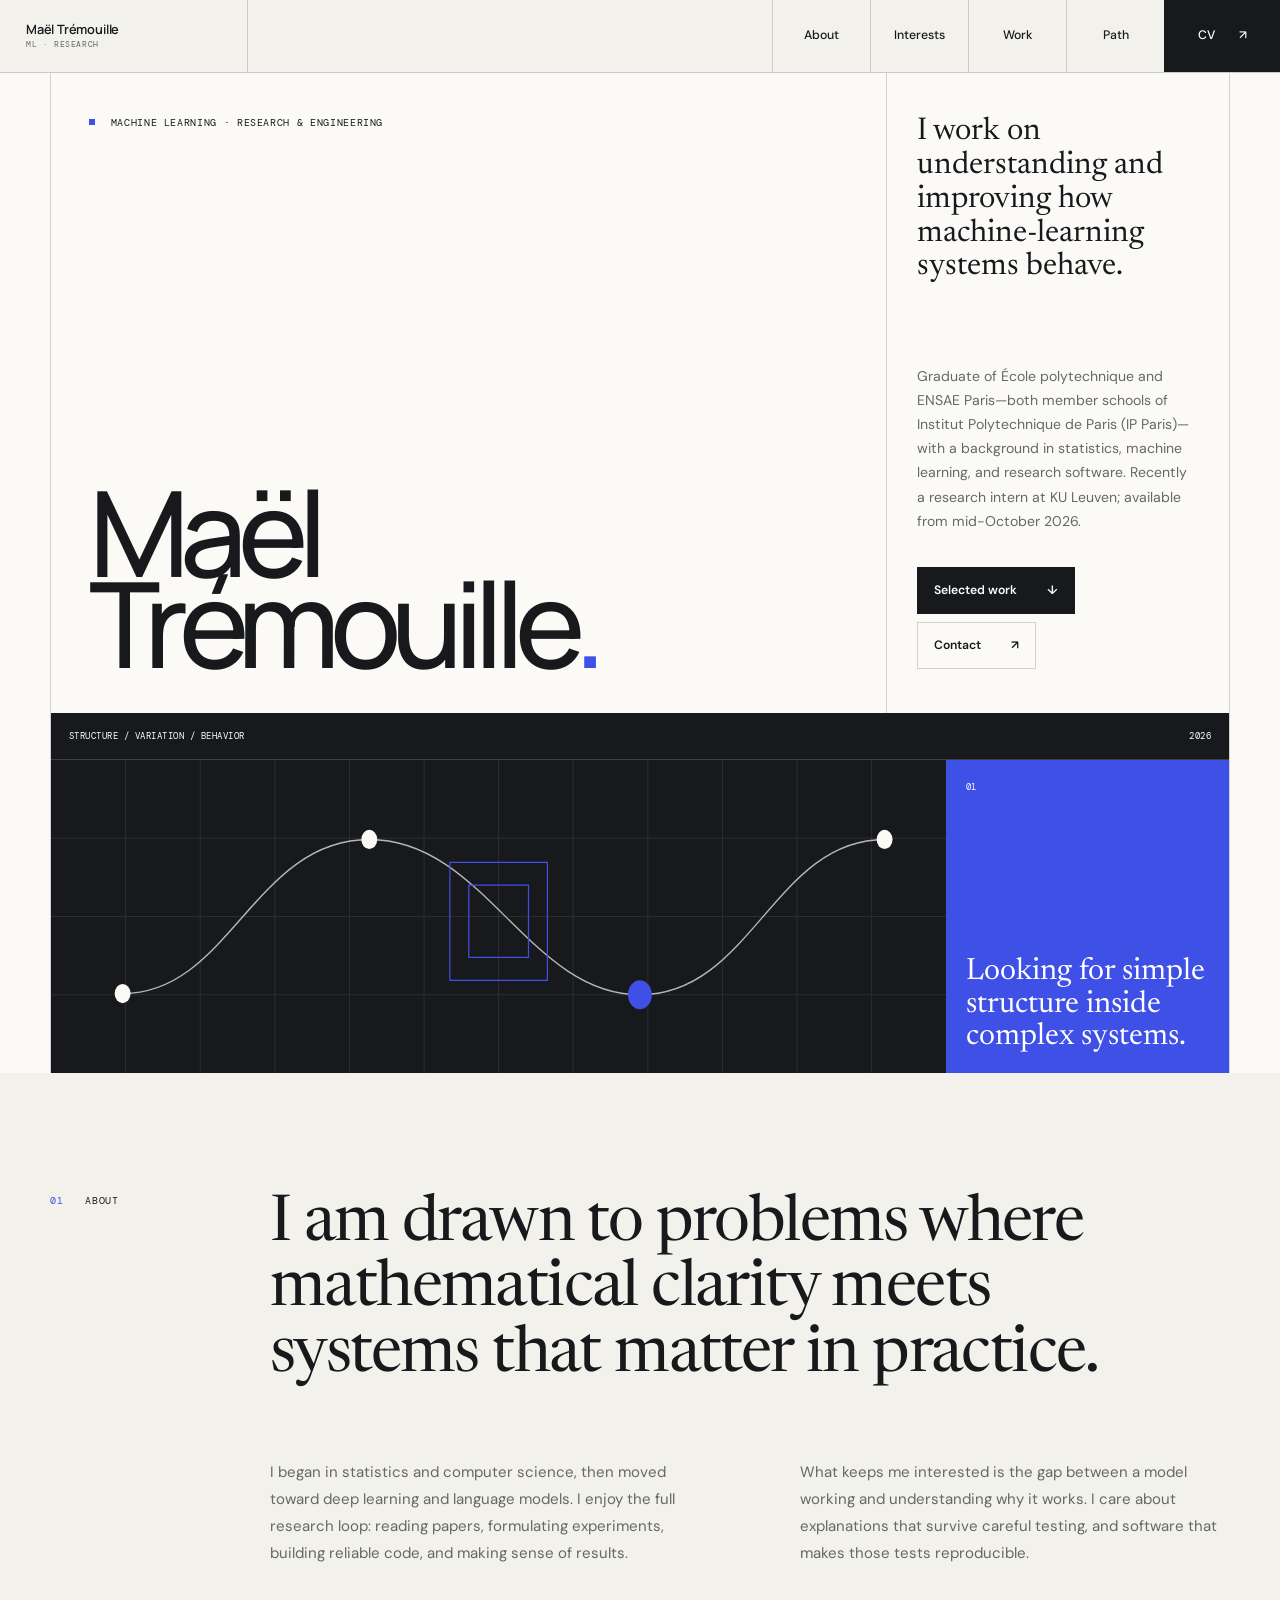
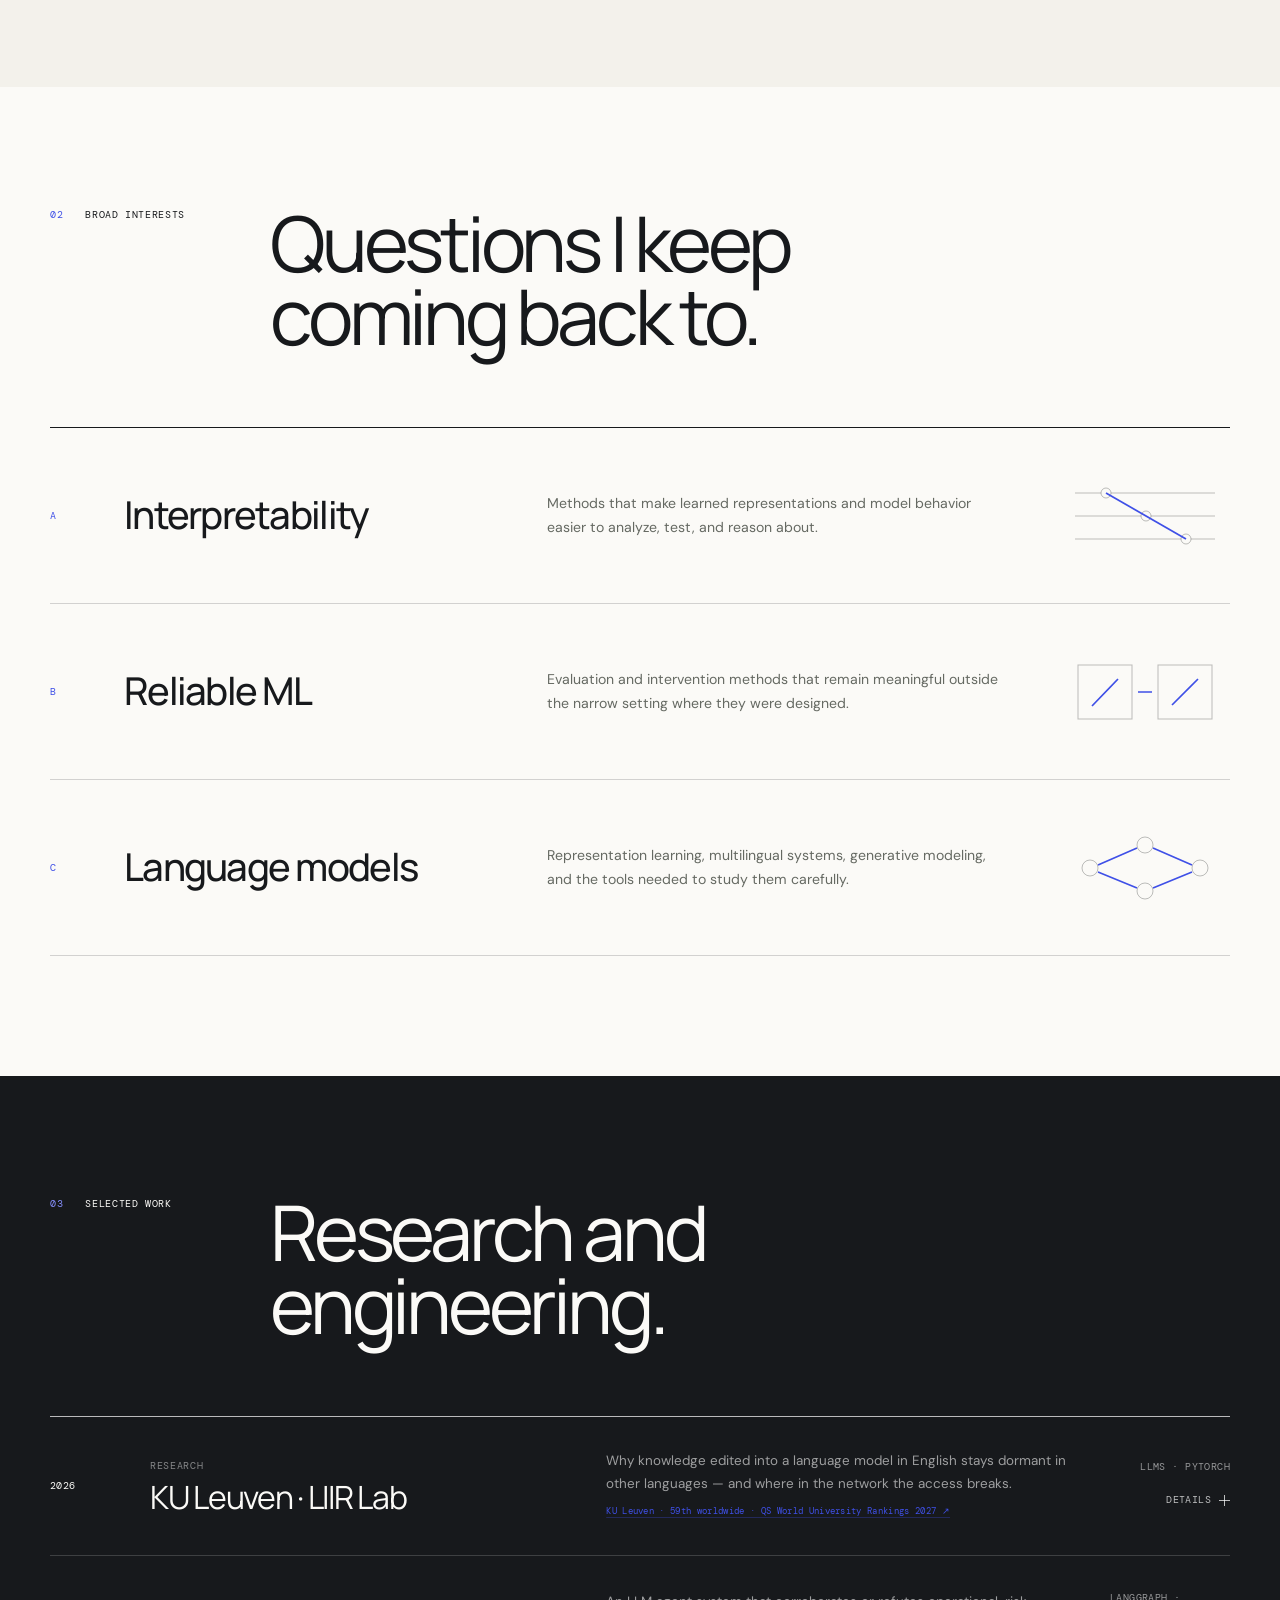
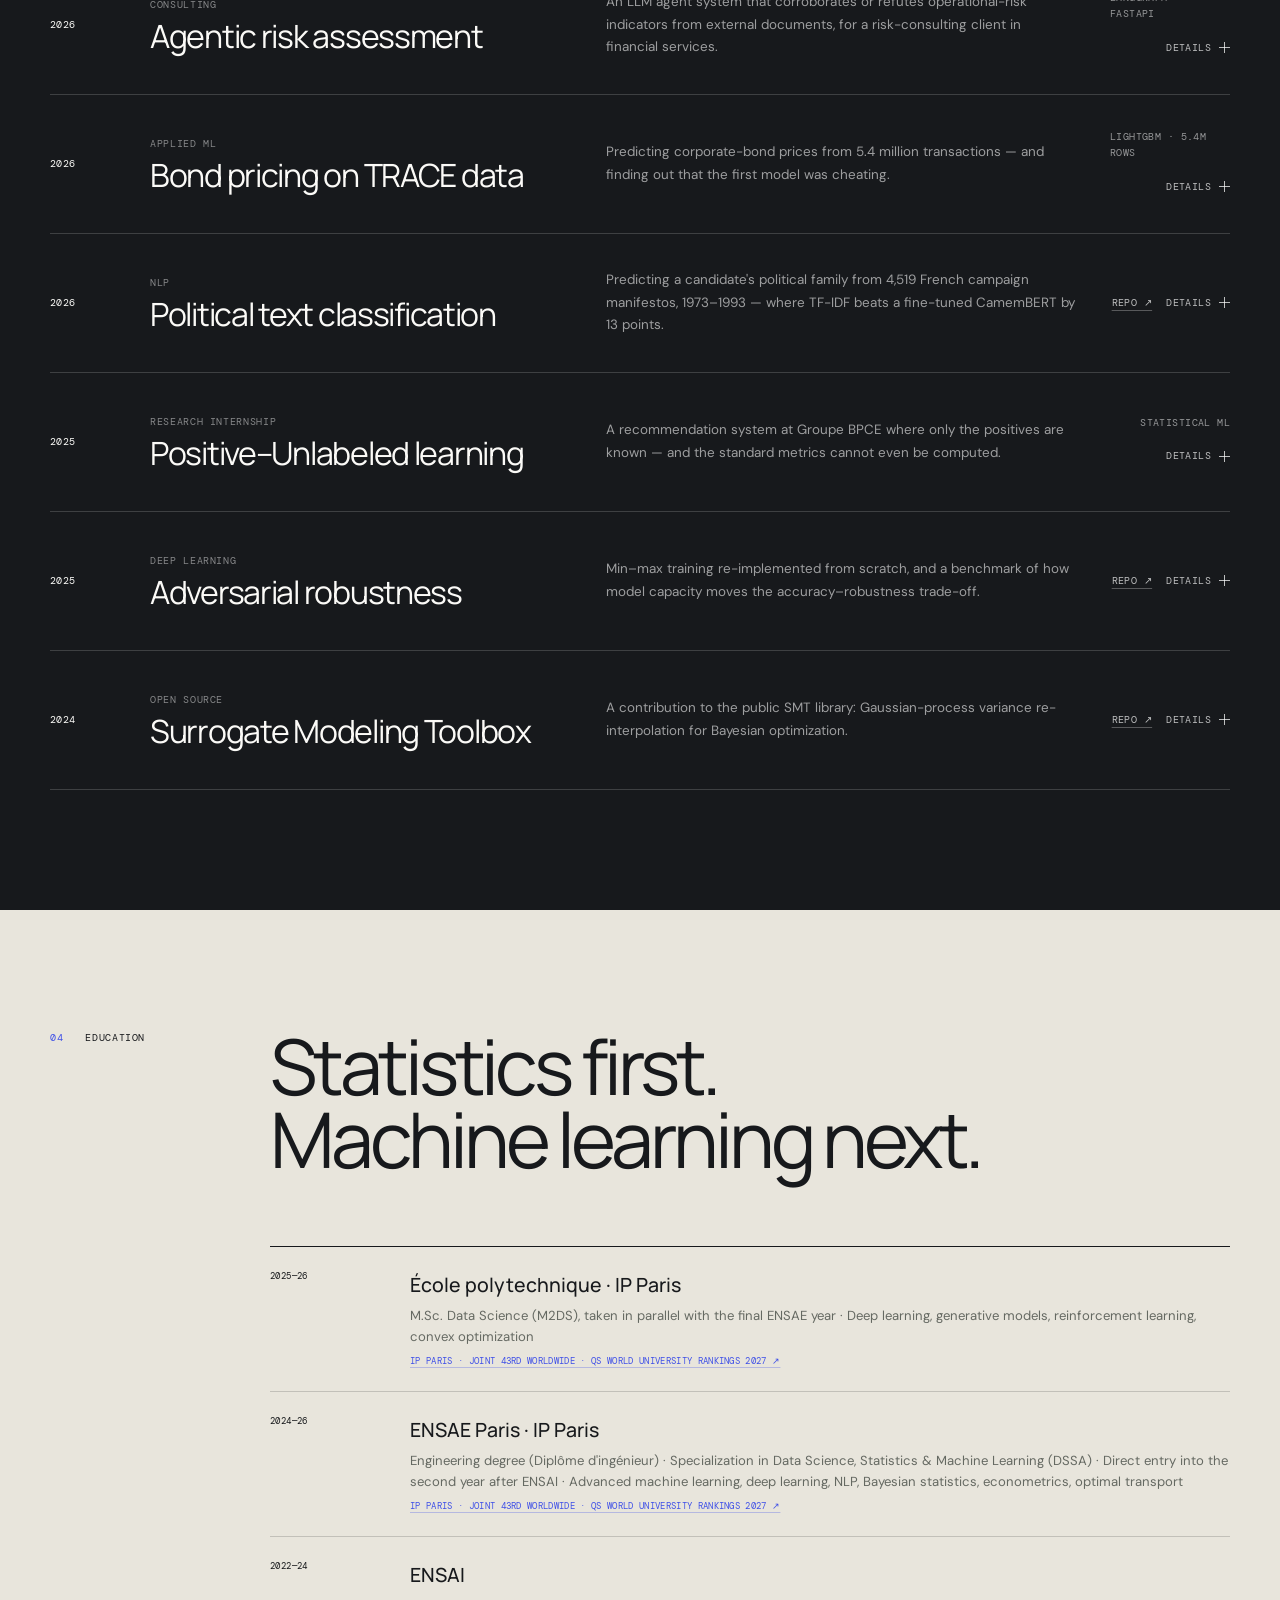
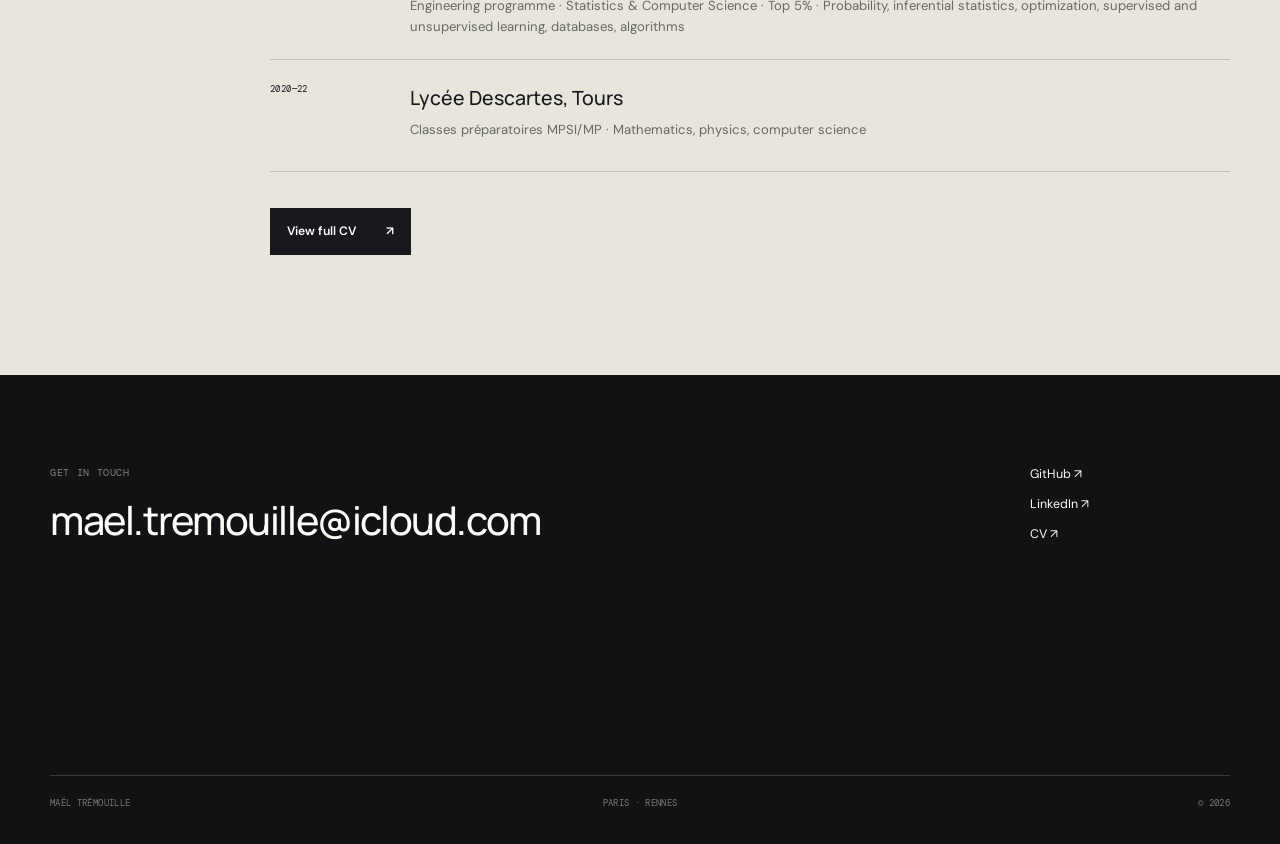
==== commit c3e8abcc: "Sharpen selected work, split education, add rankings - Rewrite every work card with a concrete quest" ====
--- a/index.html
+++ b/index.html
@@ -130,10 +130,10 @@
                     <article class="work-item reveal">
                         <div class="work-row">
                             <div class="work-year">2026</div>
-                            <div class="work-heading"><p class="work-type">Research</p><h3 id="work-ku-title">KU Leuven · LIIR</h3></div>
-                            <p>Research internship in language intelligence and machine learning.</p>
-                            <div class="work-actions">
-                                <span class="work-state">2026</span>
+                            <div class="work-heading"><p class="work-type">Research</p><h3 id="work-ku-title">KU Leuven · LIIR Lab</h3></div>
+                            <p>Why knowledge edited into a language model in English stays dormant in other languages — and where in the network the access breaks.<br><a class="work-ranking" href="https://www.topuniversities.com/universities/ku-leuven" target="_blank" rel="noreferrer">KU Leuven · 59th worldwide · QS World University Rankings 2027 ↗</a></p>
+                            <div class="work-actions">
+                                <span class="work-state">LLMs · PyTorch</span>
                                 <button class="work-toggle" type="button" aria-expanded="false" aria-controls="work-ku-details">
                                     <span>Details</span><span class="toggle-mark" aria-hidden="true"></span>
                                 </button>
@@ -141,14 +141,14 @@
                         </div>
                         <div class="work-details" id="work-ku-details" role="region" aria-labelledby="work-ku-title" hidden>
                             <div>
-                                <p class="detail-label">Core principle</p>
-                                <p>Treat model behavior as an empirical object: isolate a factor, test it under controlled conditions, and check whether the effect survives changes in the experimental setting.</p>
-                            </div>
-                            <div>
-                                <p class="detail-label">My role</p>
-                                <p>I formulate hypotheses, implement reproducible experiment and evaluation pipelines, and analyze where results hold or fail.</p>
-                            </div>
-                            <p class="work-privacy">Ongoing research<br>Methods and findings withheld</p>
+                                <p class="detail-label">The question</p>
+                                <p>Knowledge-editing methods can rewrite a fact inside an LLM, but the edit often fails to transfer across languages. Rather than benchmark the failure, the project locates its mechanism: which keys, residual-stream positions and attention heads carry the edited fact, and why the multilingual read-out misses them.</p>
+                            </div>
+                            <div>
+                                <p class="detail-label">My role</p>
+                                <p>I own the experimental side. I built the multilingual medical evaluation sets, reproduced and extended AlphaEdit, MEMIT, INCLINE, CAA and ITI on LLaMA, Qwen, Mistral and BLOOMZ, and located where cross-lingual access breaks by patching keys, residual streams and attention under causal controls and ablations — with checkpoint audits so every number can be traced back to a run. Work conducted towards an ICLR 2027 submission.</p>
+                            </div>
+                            <p class="work-privacy">Ongoing research<br>Results withheld until submission</p>
                         </div>
                     </article>
 
@@ -156,9 +156,9 @@
                         <div class="work-row">
                             <div class="work-year">2026</div>
                             <div class="work-heading"><p class="work-type">Consulting</p><h3 id="work-agentic-title">Agentic risk assessment</h3></div>
-                            <p>A configurable multi-agent system for document analysis and operational-risk decisions.</p>
-                            <div class="work-actions">
-                                <span class="work-state">Python · LLMs</span>
+                            <p>An LLM agent system that corroborates or refutes operational-risk indicators from external documents, for a risk-consulting client in financial services.</p>
+                            <div class="work-actions">
+                                <span class="work-state">LangGraph · FastAPI</span>
                                 <button class="work-toggle" type="button" aria-expanded="false" aria-controls="work-agentic-details">
                                     <span>Details</span><span class="toggle-mark" aria-hidden="true"></span>
                                 </button>
@@ -166,14 +166,66 @@
                         </div>
                         <div class="work-details" id="work-agentic-details" role="region" aria-labelledby="work-agentic-title" hidden>
                             <div>
-                                <p class="detail-label">Core principle</p>
-                                <p>Break a complex document review into specialized steps—extraction, cross-checking, and synthesis—while keeping the evidence connected to each conclusion.</p>
-                            </div>
-                            <div>
-                                <p class="detail-label">My role</p>
-                                <p>I designed the modular agent orchestration, configurable decision logic, structured outputs, and the production-ready Python package.</p>
-                            </div>
-                            <p class="work-privacy">Confidential context<br>Principles only</p>
+                                <p class="detail-label">The problem</p>
+                                <p>A risk analyst states an indicator — the probability of a cyberattack on a critical service, say — and needs to know whether the outside world agrees. The system reads the documents, extracts the comparable facts, and returns a verdict that a human can audit down to the sentence it came from.</p>
+                            </div>
+                            <div>
+                                <p class="detail-label">My role</p>
+                                <p>I developed the backend, the agents and the deployment, and owned the comparison-and-decision component: two named agents that turn documents into structured queries, check semantic and numerical compatibility with the claim, and produce a verdict with traceable citations. Multi-step orchestration in LangGraph across several models, a FastAPI backend and installable CLI, an offline test suite and reproducible benchmarks to measure verdict quality, Docker Compose deployment behind Nginx.</p>
+                            </div>
+                            <p class="work-privacy">Client work<br>Principles only</p>
+                        </div>
+                    </article>
+
+                    <article class="work-item reveal">
+                        <div class="work-row">
+                            <div class="work-year">2026</div>
+                            <div class="work-heading"><p class="work-type">Applied ML</p><h3 id="work-bonds-title">Bond pricing on TRACE data</h3></div>
+                            <p>Predicting corporate-bond prices from 5.4 million transactions — and finding out that the first model was cheating.</p>
+                            <div class="work-actions">
+                                <span class="work-state">LightGBM · 5.4M rows</span>
+                                <button class="work-toggle" type="button" aria-expanded="false" aria-controls="work-bonds-details">
+                                    <span>Details</span><span class="toggle-mark" aria-hidden="true"></span>
+                                </button>
+                            </div>
+                        </div>
+                        <div class="work-details" id="work-bonds-details" role="region" aria-labelledby="work-bonds-title" hidden>
+                            <div>
+                                <p class="detail-label">The catch</p>
+                                <p>On dense transaction data, a naive last-price baseline is very hard to beat, and any feature that peeks at the current trade will beat it for the wrong reason. The value of the project is in the evaluation, not the model.</p>
+                            </div>
+                            <div>
+                                <p class="detail-label">My role</p>
+                                <p>I owned data integrity and evaluation. I found and fixed seven data leaks in the feature engineering — five where a current value stood in for a lagged one, two where training statistics were reused on validation — then rebuilt the evaluation as a seven-fold walk-forward backtest over 14-day windows, from 547k to 4.6M training rows, and added SHAP analysis of market and order-book features. With honest numbers, the team's LightGBM model with order-book features cut MAE by 11.7% against the naive baseline on high-yield bonds, winning five folds out of seven, and reduced RMSE by a factor of 2.6 on the tails.</p>
+                            </div>
+                            <p class="work-privacy">Team capstone project<br>Proprietary data</p>
+                        </div>
+                    </article>
+
+                    <article class="work-item reveal">
+                        <div class="work-row">
+                            <div class="work-year">2026</div>
+                            <div class="work-heading"><p class="work-type">NLP</p><h3 id="work-nlp-title">Political text classification</h3></div>
+                            <p>Predicting a candidate's political family from 4,519 French campaign manifestos, 1973–1993 — where TF-IDF beats a fine-tuned CamemBERT by 13 points.</p>
+                            <div class="work-actions">
+                                <div class="work-action-links">
+                                    <a class="work-repo" href="https://github.com/MaelTremouille/political-text-classification" target="_blank" rel="noreferrer" aria-label="Open the political text classification repository on GitHub">Repo ↗</a>
+                                    <button class="work-toggle" type="button" aria-expanded="false" aria-controls="work-nlp-details">
+                                        <span>Details</span><span class="toggle-mark" aria-hidden="true"></span>
+                                    </button>
+                                </div>
+                            </div>
+                        </div>
+                        <div class="work-details" id="work-nlp-details" role="region" aria-labelledby="work-nlp-title" hidden>
+                            <div>
+                                <p class="detail-label">The finding</p>
+                                <p>Bigger is not better here. A cleaned TF-IDF with logistic regression reaches 84.2% test accuracy; a fine-tuned 110M-parameter CamemBERT reaches 71.0%, and a frozen sentence encoder 66.8%. A temporal split — train on early elections, test on later ones — drops every model by ten points and shows how much of the signal is period-specific vocabulary.</p>
+                            </div>
+                            <div>
+                                <p class="detail-label">My role</p>
+                                <p>Solo project. I built the pipeline end to end: corpus cleaning, three model families, five-fold cross-validation with bootstrap confidence intervals, the temporal split that exposed the drift, an error analysis, and t-SNE / UMAP maps of inter-party discourse. The cleaning step alone lifted temporal accuracy by 2.7 points and made the features interpretable.</p>
+                            </div>
+                            <a class="detail-repo" href="https://github.com/MaelTremouille/political-text-classification" target="_blank" rel="noreferrer">View repository ↗</a>
                         </div>
                     </article>
 
@@ -181,7 +233,7 @@
                         <div class="work-row">
                             <div class="work-year">2025</div>
                             <div class="work-heading"><p class="work-type">Research internship</p><h3 id="work-pu-title">Positive–Unlabeled learning</h3></div>
-                            <p>Research implementation and an internal scoring package developed at Groupe BPCE.</p>
+                            <p>A recommendation system at Groupe BPCE where only the positives are known — and the standard metrics cannot even be computed.</p>
                             <div class="work-actions">
                                 <span class="work-state">Statistical ML</span>
                                 <button class="work-toggle" type="button" aria-expanded="false" aria-controls="work-pu-details">
@@ -191,12 +243,12 @@
                         </div>
                         <div class="work-details" id="work-pu-details" role="region" aria-labelledby="work-pu-title" hidden>
                             <div>
-                                <p class="detail-label">Core principle</p>
-                                <p>Learn from known positive examples when the remaining population is unlabeled—a mixture of positive and negative cases—rather than treating every unknown case as negative.</p>
-                            </div>
-                            <div>
-                                <p class="detail-label">My role</p>
-                                <p>I reviewed the research literature, implemented and compared methods, then delivered a reusable internal package for scoring and classification.</p>
+                                <p class="detail-label">The problem</p>
+                                <p>Known positives, and an unlabeled remainder that mixes positives and negatives. Treating every unknown as negative biases the classifier; and without true negatives, recall in the usual sense does not exist.</p>
+                            </div>
+                            <div>
+                                <p class="detail-label">My role</p>
+                                <p>I reviewed the PU literature and implemented the methods that mattered: SCAR and SAR propensity estimation with an EM-style algorithm, the non-negative risk estimator nnPU, probability-gap relabelling, and Kernel Mean Matching solved as a quadratic program. Since recall could not be computed, I designed a recall-on-masked-positives metric to compare them, tuned with TPE, and shipped the result as an internal Python scoring package. I presented the method to the group's scientific committee, in front of 100 people.</p>
                             </div>
                             <p class="work-privacy">Confidential data and use case<br>Principles only</p>
                         </div>
@@ -206,10 +258,10 @@
                         <div class="work-row">
                             <div class="work-year">2025</div>
                             <div class="work-heading"><p class="work-type">Deep learning</p><h3 id="work-robustness-title">Adversarial robustness</h3></div>
-                            <p>Min–max training and iterative attacks to study the accuracy–robustness trade-off.</p>
+                            <p>Min–max training re-implemented from scratch, and a benchmark of how model capacity moves the accuracy–robustness trade-off.</p>
                             <div class="work-actions">
                                 <div class="work-action-links">
-                                    <a class="work-repo" href="https://github.com/MaelTremouille/Toward-Robust-Models" target="_blank" rel="noreferrer" aria-label="Open the Adversarial robustness repository on GitHub">Repo ↗</a>
+                                    <a class="work-repo" href="https://github.com/MaelTremouille/toward-robust-models" target="_blank" rel="noreferrer" aria-label="Open the Adversarial robustness repository on GitHub">Repo ↗</a>
                                     <button class="work-toggle" type="button" aria-expanded="false" aria-controls="work-robustness-details">
                                         <span>Details</span><span class="toggle-mark" aria-hidden="true"></span>
                                     </button>
@@ -218,14 +270,14 @@
                         </div>
                         <div class="work-details" id="work-robustness-details" role="region" aria-labelledby="work-robustness-title" hidden>
                             <div>
-                                <p class="detail-label">Core principle</p>
-                                <p>Train against worst-case perturbations, then test how architecture and model capacity affect the trade-off between standard accuracy and robustness.</p>
-                            </div>
-                            <div>
-                                <p class="detail-label">My role</p>
-                                <p>I re-implemented min–max training, benchmarked iterative attacks, and ran reproducible comparisons across architectures and perturbation settings.</p>
-                            </div>
-                            <a class="detail-repo" href="https://github.com/MaelTremouille/Toward-Robust-Models" target="_blank" rel="noreferrer">View repository ↗</a>
+                                <p class="detail-label">The setup</p>
+                                <p>Train against the worst-case perturbation an attacker can find, then ask what capacity buys you: a 4.3M-parameter CNN, ResNet-18 and a 36M-parameter WideResNet-28-10 on CIFAR-10 and GTSRB, attacked with FGSM, PGD, MIM and a universal L0 patch.</p>
+                            </div>
+                            <div>
+                                <p class="detail-label">My role</p>
+                                <p>Solo project. I re-implemented Madry's min–max training in PyTorch as a configurable pipeline with checkpoints and CSV reports, ran the full benchmark, and measured the trade-off. Adversarial training cut the universal patch's success rate from 89.7% to 14.8% on the CNN and from 71.3% to 27.1% on ResNet-18; lowering the share of adversarial examples during training recovered up to 5.9 points of clean accuracy at little or no cost in robustness.</p>
+                            </div>
+                            <a class="detail-repo" href="https://github.com/MaelTremouille/toward-robust-models" target="_blank" rel="noreferrer">View repository ↗</a>
                         </div>
                     </article>
 
@@ -233,7 +285,7 @@
                         <div class="work-row">
                             <div class="work-year">2024</div>
                             <div class="work-heading"><p class="work-type">Open source</p><h3 id="work-smt-title">Surrogate Modeling Toolbox</h3></div>
-                            <p>Gaussian-process methods, optimization code, tests, and documentation.</p>
+                            <p>A contribution to the public SMT library: Gaussian-process variance re-interpolation for Bayesian optimization.</p>
                             <div class="work-actions">
                                 <div class="work-action-links">
                                     <a class="work-repo" href="https://github.com/SMTorg/smt" target="_blank" rel="noreferrer" aria-label="Open the Surrogate Modeling Toolbox repository on GitHub">Repo ↗</a>
@@ -245,12 +297,12 @@
                         </div>
                         <div class="work-details" id="work-smt-details" role="region" aria-labelledby="work-smt-title" hidden>
                             <div>
-                                <p class="detail-label">Core principle</p>
-                                <p>Approximate expensive functions with a probabilistic surrogate so an optimizer can choose informative evaluations while using far fewer calls.</p>
-                            </div>
-                            <div>
-                                <p class="detail-label">My role</p>
-                                <p>I implemented Gaussian-process variance re-interpolation for Bayesian optimization, contributed optimization code, and added unit tests and documentation.</p>
+                                <p class="detail-label">The idea</p>
+                                <p>When the objective is noisy, the Gaussian-process variance near observed points is wrong for acquisition; re-interpolating it gives the optimizer an honest picture of what it still does not know.</p>
+                            </div>
+                            <div>
+                                <p class="detail-label">My role</p>
+                                <p>I implemented the variance re-interpolation for Bayesian optimization in the public SMT codebase, with the optimization code, unit tests and documentation required to merge into a library used by engineering teams.</p>
                             </div>
                             <a class="detail-repo" href="https://github.com/SMTorg/smt" target="_blank" rel="noreferrer">View repository ↗</a>
                         </div>
@@ -261,21 +313,40 @@
 
         <section class="section path-section" id="path">
             <div class="shell split-section">
-                <div class="section-label reveal"><span>04</span><p>Path</p></div>
+                <div class="section-label reveal"><span>04</span><p>Education</p></div>
                 <div class="path-content reveal">
                     <h2>Statistics first.<br>Machine learning next.</h2>
                     <ol class="timeline">
-                        <li><time>2026</time><div><strong>KU Leuven · LIIR</strong><p>Research internship</p></div></li>
+                        <li>
+                            <time>2025—26</time>
+                            <div>
+                                <strong>École polytechnique · IP Paris</strong>
+                                <p>M.Sc. Data Science (M2DS), taken in parallel with the final ENSAE year · Deep learning, generative models, reinforcement learning, convex optimization</p>
+                                <p class="timeline-ranking"><a href="https://www.topuniversities.com/universities/institut-polytechnique-de-paris" target="_blank" rel="noreferrer">IP Paris · Joint 43rd worldwide · QS World University Rankings 2027 ↗</a></p>
+                            </div>
+                        </li>
                         <li>
                             <time>2024—26</time>
                             <div>
-                                <strong>École polytechnique + ENSAE Paris · IP Paris</strong>
-                                <p>Member schools of Institut Polytechnique de Paris · M.Sc. Data Science + Engineering degree in Data Science &amp; Statistics</p>
+                                <strong>ENSAE Paris · IP Paris</strong>
+                                <p>Engineering degree (Diplôme d'ingénieur) · Specialization in Data Science, Statistics &amp; Machine Learning (DSSA) · Direct entry into the second year after ENSAI · Advanced machine learning, deep learning, NLP, Bayesian statistics, econometrics, optimal transport</p>
                                 <p class="timeline-ranking"><a href="https://www.topuniversities.com/universities/institut-polytechnique-de-paris" target="_blank" rel="noreferrer">IP Paris · Joint 43rd worldwide · QS World University Rankings 2027 ↗</a></p>
                             </div>
                         </li>
-                        <li><time>2025</time><div><strong>Groupe BPCE</strong><p>Research data science internship</p></div></li>
-                        <li><time>2022—24</time><div><strong>ENSAI</strong><p>Statistics &amp; Computer Science · Top 5%</p></div></li>
+                        <li>
+                            <time>2022—24</time>
+                            <div>
+                                <strong>ENSAI</strong>
+                                <p>Engineering programme · Statistics &amp; Computer Science · Top 5% · Probability, inferential statistics, optimization, supervised and unsupervised learning, databases, algorithms</p>
+                            </div>
+                        </li>
+                        <li>
+                            <time>2020—22</time>
+                            <div>
+                                <strong>Lycée Descartes, Tours</strong>
+                                <p>Classes préparatoires MPSI/MP · Mathematics, physics, computer science</p>
+                            </div>
+                        </li>
                     </ol>
                     <a class="button button-dark" href="cv.html">View full CV <span aria-hidden="true">↗</span></a>
                 </div>
--- a/style.css
+++ b/style.css
@@ -596,7 +596,7 @@
 .work-privacy,
 .detail-repo {
     font-family: var(--mono);
-    font-size: 0.58rem;
+    font-size: 0.64rem;
     letter-spacing: 0.04em;
     text-transform: uppercase;
 }
@@ -751,11 +751,28 @@
 }
 
 .work-details > div > p:last-child {
-    max-width: 440px;
-    margin-bottom: 0;
-    color: rgba(255,255,255,.72);
-    font-size: 0.8rem;
-    line-height: 1.72;
+    max-width: 520px;
+    margin-bottom: 0;
+    color: rgba(255,255,255,.8);
+    font-size: 0.94rem;
+    line-height: 1.7;
+}
+
+.work-ranking {
+    display: inline-block;
+    margin-top: 8px;
+    color: var(--accent);
+    font-family: var(--mono);
+    font-size: 0.58rem;
+    letter-spacing: 0.035em;
+    text-decoration: underline;
+    text-decoration-color: color-mix(in srgb, currentColor 30%, transparent);
+    text-underline-offset: 3px;
+}
+
+.work-ranking:hover,
+.work-ranking:focus-visible {
+    color: var(--ink);
 }
 
 .work-privacy {
